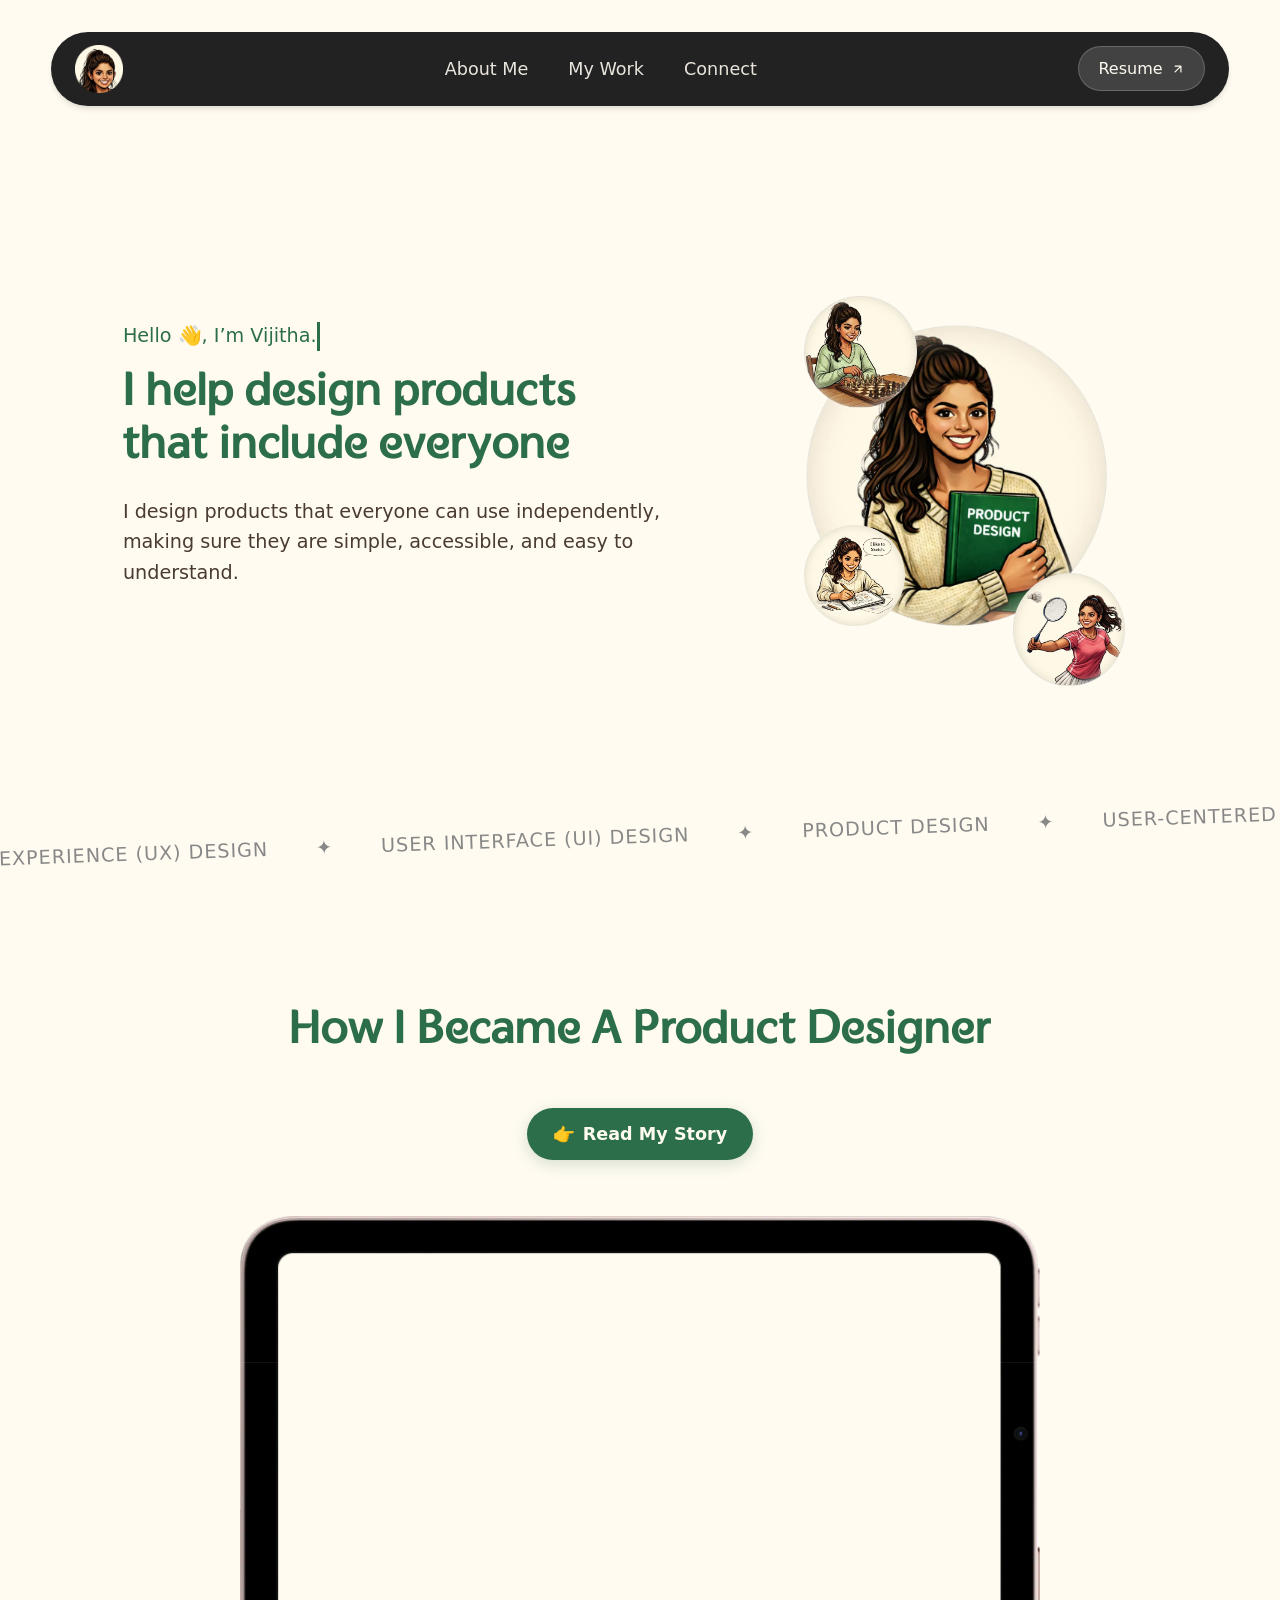
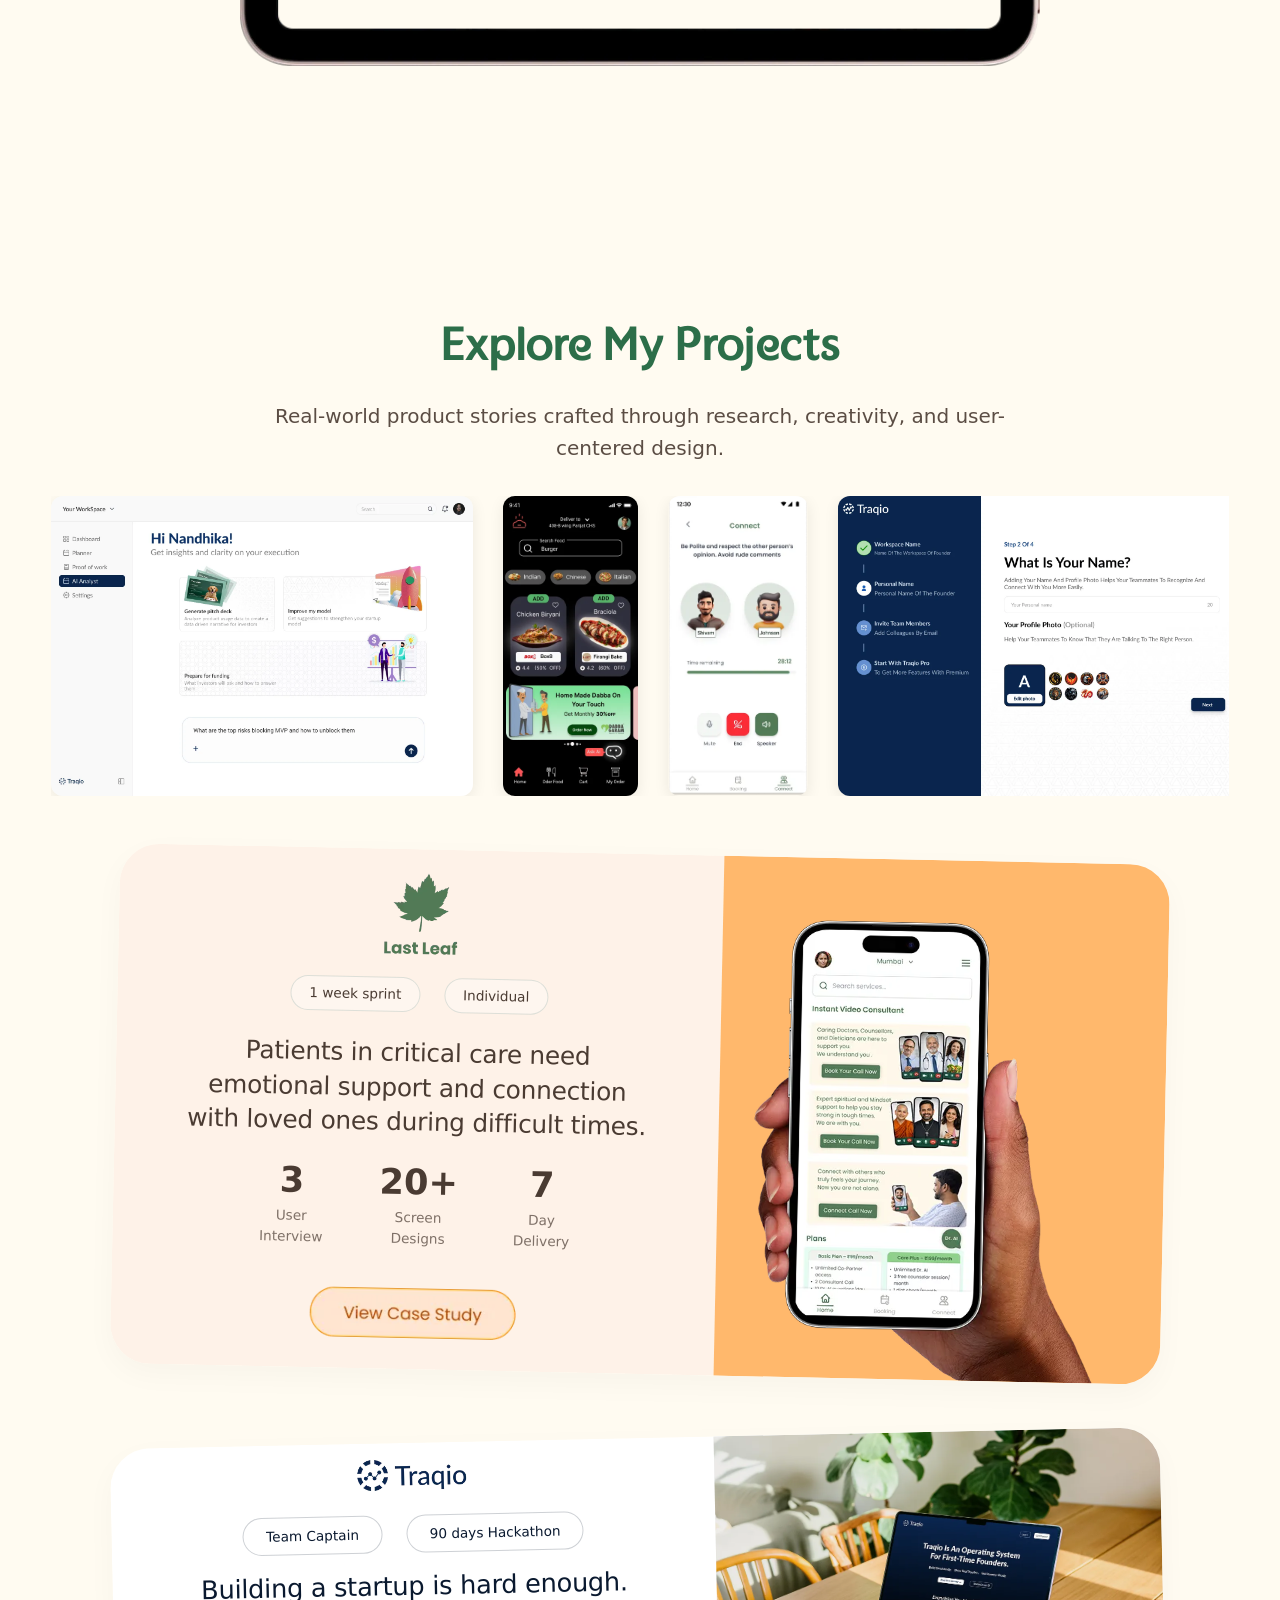
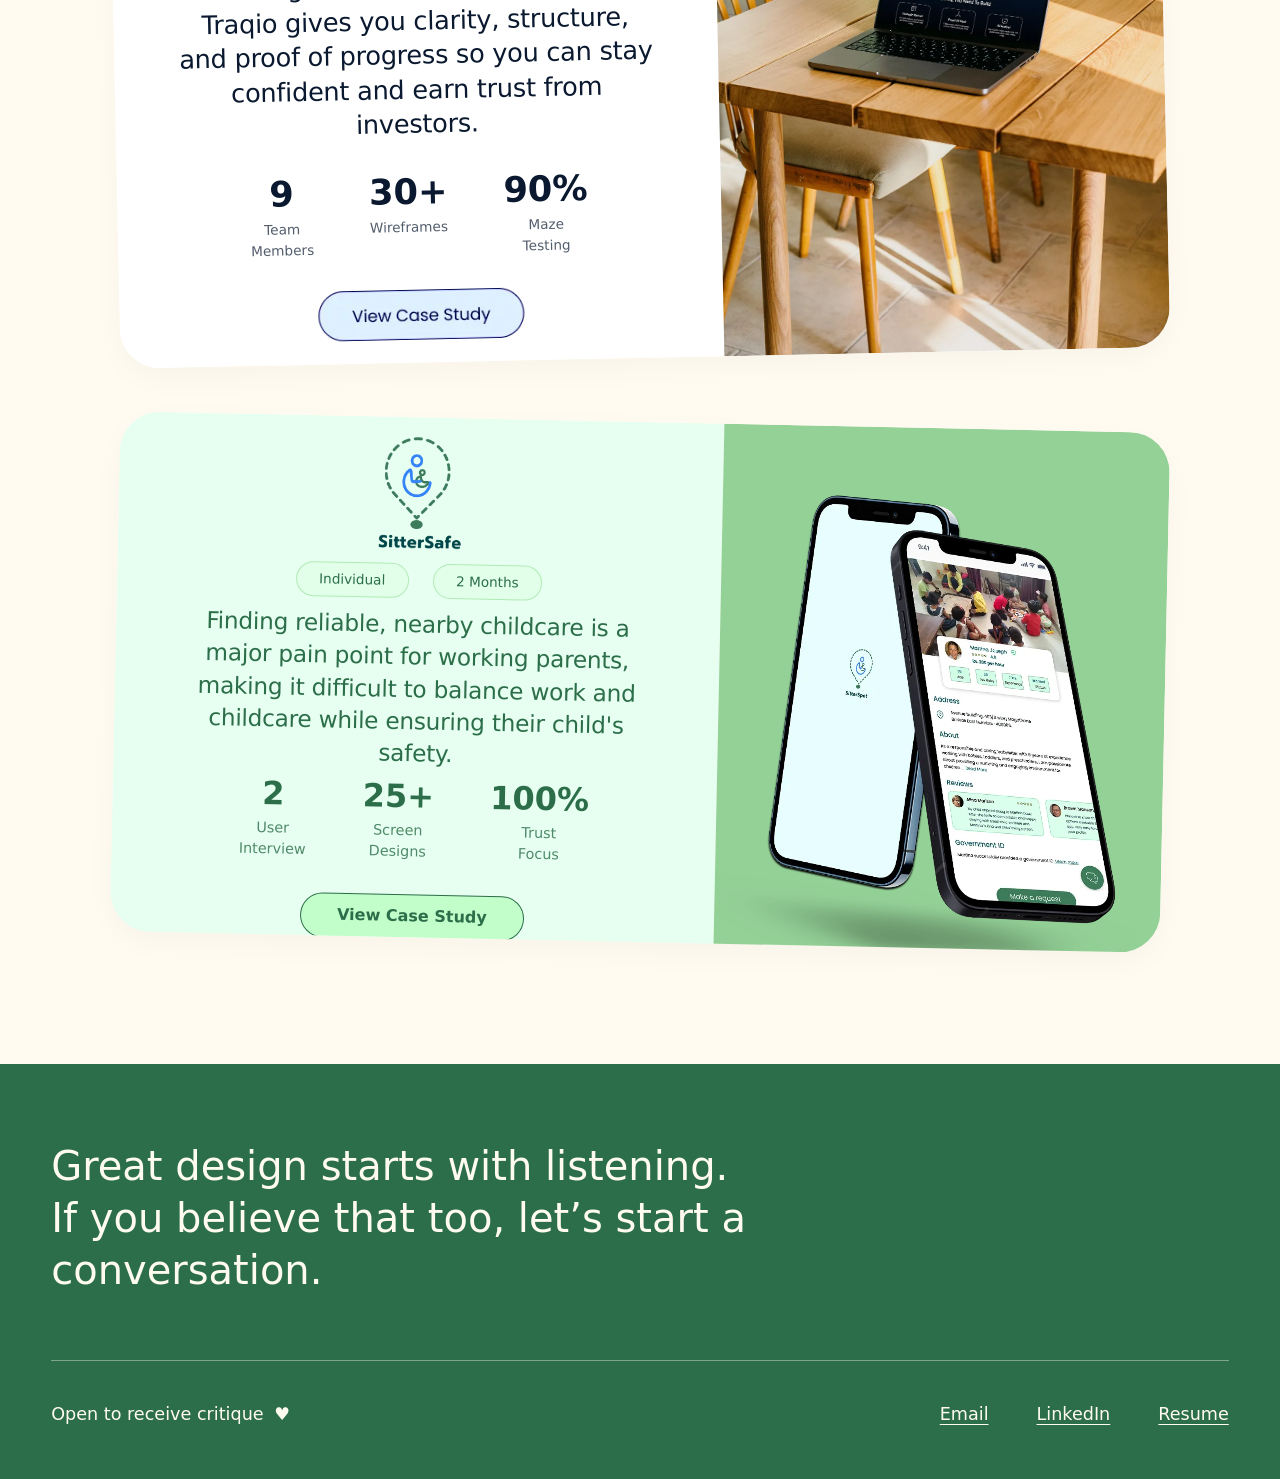
==== index.html @ e2757969 "Update In Flow section copy" ====
<!DOCTYPE html>
<html lang="en">

<head>
    <meta charset="UTF-8">
    <meta name="viewport" content="width=device-width, initial-scale=1.0">
    <title>Vijitha Rajan | UI/UX & Product Designer Portfolio</title>
    <link rel="stylesheet" href="style.css?v=34.0">
    <link rel="icon" type="image/png" href="assets vijitha/favicon.webp">
</head>

<body>
    <header>
        <div class="nav-container">
            <div class="logo">
                <img src="assets vijitha/logo face .webp" alt="Vijitha Logo" class="logo-img">
            </div>
            <nav class="nav-links">
                <button class="mobile-menu-toggle" aria-label="Toggle Menu">
                    <span class="hamburger"></span>
                </button>
                <ul class="nav-list">
                    <li><a href="javascript:void(0)" onclick="startStoryAnimation(event)">About Me</a></li>
                    <li><a href="#work">My Work</a></li>
                    <li><a href="#connect">Connect</a></li>
                </ul>
            </nav>
            <div class="nav-actions">
                <a href="assets vijitha/Resume 1.pdf" target="_blank" class="btn-resume">
                    <span class="resume-text">Resume</span>
                    <svg width="14" height="14" viewBox="0 0 24 24" fill="none" stroke="currentColor" stroke-width="2"
                        stroke-linecap="round" stroke-linejoin="round">
                        <path d="M7 17l9.2-9.2M17 17V7H7" />
                    </svg>
                </a>
            </div>
        </div>
    </header>

    <main>
        <section class="hero">
            <div class="hero-content">
                <p class="kicker"><span class="typing-text">Hello 👋, I’m Vijitha.</span></p>
                <h1>I help design products<br><strong>that include everyone</strong></h1>

                <p class="subheading">I design products that everyone can use independently, making sure they are simple, accessible, and easy to understand.</p>


            </div>
            <div class="hero-image-container">
                <div class="hero-composition">
                    <img src="assets vijitha/book_updated.webp" alt="Vijitha holding a book" class="hero-img-main">
                    <img src="assets vijitha/Chess.webp" alt="Vijitha playing chess"
                        class="hero-img-chess floating-medium">
                    <img src="assets vijitha/sketch .webp" alt="Vijitha sketching" class="hero-img-pet floating-fast">
                    <img src="assets vijitha/Badminton.webp" alt="Vijitha playing badminton"
                        class="hero-img-badminton floating-medium">
                </div>
            </div>

            <div class="marquee-container">
                <div class="marquee-content">
                    <span>User Experience (UX) Design</span> <span class="separator">✦</span>
                    <span>User Interface (UI) Design</span> <span class="separator">✦</span>
                    <span>Product Design</span> <span class="separator">✦</span>
                    <span>User-Centered Design</span> <span class="separator">✦</span>
                    <span>Human-Centered Design</span> <span class="separator">✦</span>
                    <span>Interaction Design</span> <span class="separator">✦</span>
                    <span>Experience Design</span> <span class="separator">✦</span>
                    <span>Service Design</span> <span class="separator">✦</span>
                    <span>Design Thinking</span> <span class="separator">✦</span>
                    <span>Problem Definition</span> <span class="separator">✦</span>
                    <span>Product Discovery</span> <span class="separator">✦</span>
                    <span>User Journey Design</span> <span class="separator">✦</span>
                    <span>Information Architecture</span> <span class="separator">✦</span>
                    <span>User Flow Design</span> <span class="separator">✦</span>
                    <span>Task Flow Design</span> <span class="separator">✦</span>
                    <span>Wireframing</span> <span class="separator">✦</span>
                    <span>Prototyping</span> <span class="separator">✦</span>
                    <span>High-Fidelity Design</span> <span class="separator">✦</span>
                    <span>Low-Fidelity Wireframes</span> <span class="separator">✦</span>
                    <span>Design Systems</span> <span class="separator">✦</span>
                    <span>Component Libraries</span> <span class="separator">✦</span>
                    <span>Visual Design</span> <span class="separator">✦</span>
                    <span>Interface Design</span> <span class="separator">✦</span>
                    <span>Responsive Design</span> <span class="separator">✦</span>
                    <span>Mobile UX</span> <span class="separator">✦</span>
                    <span>Web UX</span> <span class="separator">✦</span>
                    <span>User Research</span> <span class="separator">✦</span>
                    <span>Qualitative Research</span> <span class="separator">✦</span>
                    <span>Quantitative Research</span> <span class="separator">✦</span>
                    <span>User Interviews</span> <span class="separator">✦</span>
                    <span>Stakeholder Interviews</span> <span class="separator">✦</span>
                    <span>Usability Testing</span> <span class="separator">✦</span>
                    <span>Heuristic Evaluation</span> <span class="separator">✦</span>
                    <span>Usability Evaluation</span> <span class="separator">✦</span>
                    <span>Survey Research</span> <span class="separator">✦</span>
                    <span>Contextual Inquiry</span> <span class="separator">✦</span>
                    <span>Diary Studies</span> <span class="separator">✦</span>
                    <span>Field Research</span> <span class="separator">✦</span>
                    <span>Research Synthesis</span> <span class="separator">✦</span>
                    <span>Insight Generation</span> <span class="separator">✦</span>
                    <span>Persona Development</span> <span class="separator">✦</span>
                    <span>Empathy Mapping</span> <span class="separator">✦</span>
                    <span>Journey Mapping</span> <span class="separator">✦</span>
                    <span>Pain Point Analysis</span> <span class="separator">✦</span>
                    <span>User Behavior Analysis</span> <span class="separator">✦</span>
                    <span>Micro-interactions</span> <span class="separator">✦</span>
                    <span>Motion Design</span> <span class="separator">✦</span>
                    <span>Navigation Design</span> <span class="separator">✦</span>
                    <span>Workflow Design</span> <span class="separator">✦</span>
                    <span>Dashboard Design</span> <span class="separator">✦</span>
                    <span>Data Visualization</span> <span class="separator">✦</span>
                    <span>Accessibility Design</span> <span class="separator">✦</span>
                    <span>Inclusive Design</span> <span class="separator">✦</span>
                    <span>Cross-platform Design</span> <span class="separator">✦</span>
                    <span>Mobile-first Design</span> <span class="separator">✦</span>
                    <span>Design Consistency</span> <span class="separator">✦</span>
                    <span>UI Patterns</span> <span class="separator">✦</span>
                    <span>Design Tokens</span> <span class="separator">✦</span>
                    <span>Cross-functional Collaboration</span> <span class="separator">✦</span>
                    <span>Design Handoff</span> <span class="separator">✦</span>
                    <span>Developer Collaboration</span> <span class="separator">✦</span>
                    <span>Agile Methodology</span> <span class="separator">✦</span>
                    <span>Scrum</span> <span class="separator">✦</span>
                    <span>Product Management Collaboration</span> <span class="separator">✦</span>
                    <span>SDLC</span> <span class="separator">✦</span>
                    <span>Design Documentation</span> <span class="separator">✦</span>
                    <span>Design Specifications</span> <span class="separator">✦</span>
                    <span>HTML</span> <span class="separator">✦</span>
                    <span>CSS</span> <span class="separator">✦</span>
                    <span>Bootstrap</span> <span class="separator">✦</span>
                    <span>Responsive Layouts</span> <span class="separator">✦</span>
                    <span>Implementation Awareness</span> <span class="separator">✦</span>
                    <span>Cross-Browser Compatibility</span> <span class="separator">✦</span>
                    <span>Accessibility Standards (WCAG)</span> <span class="separator">✦</span>
                    <span>Figma</span> <span class="separator">✦</span>
                    <span>Adobe Illustrator</span> <span class="separator">✦</span>
                    <span>Adobe Photoshop</span> <span class="separator">✦</span>
                    <span>Maze (Usability Testing)</span> <span class="separator">✦</span>
                    <span>FigJam</span> <span class="separator">✦</span>
                    <span>Miro</span> <span class="separator">✦</span>
                    <span>AI-assisted Design</span> <span class="separator">✦</span>
                    <span>Generative AI Tools</span> <span class="separator">✦</span>
                    <span>Prompt Engineering</span> <span class="separator">✦</span>
                    <span>AI-driven Prototyping</span> <span class="separator">✦</span>
                    <span>Rapid UI Prototyping</span> <span class="separator">✦</span>
                    <span>Usability Principles</span> <span class="separator">✦</span>
                    <span>Visual Hierarchy</span> <span class="separator">✦</span>
                    <span>Typography</span> <span class="separator">✦</span>
                    <span>Color Theory</span> <span class="separator">✦</span>
                    <span>Interaction Patterns</span> <span class="separator">✦</span>
                    <span>Cognitive Load Reduction</span> <span class="separator">✦</span>
                    <span>Clear Communication</span> <span class="separator">✦</span>
                    <span>Analytical Thinking</span> <span class="separator">✦</span>
                    <span>Problem Solving</span> <span class="separator">✦</span>
                    <span>Empathy</span> <span class="separator">✦</span>
                    <span>Active Listening</span> <span class="separator">✦</span>
                    <span>Adaptability</span> <span class="separator">✦</span>
                    <span>Time Management</span> <span class="separator">✦</span>
                    <span>Accountability</span> <span class="separator">✦</span>
                </div>
                <!-- Duplicate for seamless loop -->
                <div class="marquee-content" aria-hidden="true">
                    <span>User Experience (UX) Design</span> <span class="separator">✦</span>
                    <span>User Interface (UI) Design</span> <span class="separator">✦</span>
                    <span>Product Design</span> <span class="separator">✦</span>
                    <span>User-Centered Design</span> <span class="separator">✦</span>
                    <span>Human-Centered Design</span> <span class="separator">✦</span>
                    <span>Interaction Design</span> <span class="separator">✦</span>
                    <span>Experience Design</span> <span class="separator">✦</span>
                    <span>Service Design</span> <span class="separator">✦</span>
                    <span>Design Thinking</span> <span class="separator">✦</span>
                    <span>Problem Definition</span> <span class="separator">✦</span>
                    <span>Product Discovery</span> <span class="separator">✦</span>
                    <span>User Journey Design</span> <span class="separator">✦</span>
                    <span>Information Architecture</span> <span class="separator">✦</span>
                    <span>User Flow Design</span> <span class="separator">✦</span>
                    <span>Task Flow Design</span> <span class="separator">✦</span>
                    <span>Wireframing</span> <span class="separator">✦</span>
                    <span>Prototyping</span> <span class="separator">✦</span>
                    <span>High-Fidelity Design</span> <span class="separator">✦</span>
                    <span>Low-Fidelity Wireframes</span> <span class="separator">✦</span>
                    <span>Design Systems</span> <span class="separator">✦</span>
                    <span>Component Libraries</span> <span class="separator">✦</span>
                    <span>Visual Design</span> <span class="separator">✦</span>
                    <span>Interface Design</span> <span class="separator">✦</span>
                    <span>Responsive Design</span> <span class="separator">✦</span>
                    <span>Mobile UX</span> <span class="separator">✦</span>
                    <span>Web UX</span> <span class="separator">✦</span>
                    <span>User Research</span> <span class="separator">✦</span>
                    <span>Qualitative Research</span> <span class="separator">✦</span>
                    <span>Quantitative Research</span> <span class="separator">✦</span>
                    <span>User Interviews</span> <span class="separator">✦</span>
                    <span>Stakeholder Interviews</span> <span class="separator">✦</span>
                    <span>Usability Testing</span> <span class="separator">✦</span>
                    <span>Heuristic Evaluation</span> <span class="separator">✦</span>
                    <span>Usability Evaluation</span> <span class="separator">✦</span>
                    <span>Survey Research</span> <span class="separator">✦</span>
                    <span>Contextual Inquiry</span> <span class="separator">✦</span>
                    <span>Diary Studies</span> <span class="separator">✦</span>
                    <span>Field Research</span> <span class="separator">✦</span>
                    <span>Research Synthesis</span> <span class="separator">✦</span>
                    <span>Insight Generation</span> <span class="separator">✦</span>
                    <span>Persona Development</span> <span class="separator">✦</span>
                    <span>Empathy Mapping</span> <span class="separator">✦</span>
                    <span>Journey Mapping</span> <span class="separator">✦</span>
                    <span>Pain Point Analysis</span> <span class="separator">✦</span>
                    <span>User Behavior Analysis</span> <span class="separator">✦</span>
                    <span>Micro-interactions</span> <span class="separator">✦</span>
                    <span>Motion Design</span> <span class="separator">✦</span>
                    <span>Navigation Design</span> <span class="separator">✦</span>
                    <span>Workflow Design</span> <span class="separator">✦</span>
                    <span>Dashboard Design</span> <span class="separator">✦</span>
                    <span>Data Visualization</span> <span class="separator">✦</span>
                    <span>Accessibility Design</span> <span class="separator">✦</span>
                    <span>Inclusive Design</span> <span class="separator">✦</span>
                    <span>Cross-platform Design</span> <span class="separator">✦</span>
                    <span>Mobile-first Design</span> <span class="separator">✦</span>
                    <span>Design Consistency</span> <span class="separator">✦</span>
                    <span>UI Patterns</span> <span class="separator">✦</span>
                    <span>Design Tokens</span> <span class="separator">✦</span>
                    <span>Cross-functional Collaboration</span> <span class="separator">✦</span>
                    <span>Design Handoff</span> <span class="separator">✦</span>
                    <span>Developer Collaboration</span> <span class="separator">✦</span>
                    <span>Agile Methodology</span> <span class="separator">✦</span>
                    <span>Scrum</span> <span class="separator">✦</span>
                    <span>Product Management Collaboration</span> <span class="separator">✦</span>
                    <span>SDLC</span> <span class="separator">✦</span>
                    <span>Design Documentation</span> <span class="separator">✦</span>
                    <span>Design Specifications</span> <span class="separator">✦</span>
                    <span>HTML</span> <span class="separator">✦</span>
                    <span>CSS</span> <span class="separator">✦</span>
                    <span>Bootstrap</span> <span class="separator">✦</span>
                    <span>Responsive Layouts</span> <span class="separator">✦</span>
                    <span>Implementation Awareness</span> <span class="separator">✦</span>
                    <span>Cross-Browser Compatibility</span> <span class="separator">✦</span>
                    <span>Accessibility Standards (WCAG)</span> <span class="separator">✦</span>
                    <span>Figma</span> <span class="separator">✦</span>
                    <span>Adobe Illustrator</span> <span class="separator">✦</span>
                    <span>Adobe Photoshop</span> <span class="separator">✦</span>
                    <span>Maze (Usability Testing)</span> <span class="separator">✦</span>
                    <span>FigJam</span> <span class="separator">✦</span>
                    <span>Miro</span> <span class="separator">✦</span>
                    <span>AI-assisted Design</span> <span class="separator">✦</span>
                    <span>Generative AI Tools</span> <span class="separator">✦</span>
                    <span>Prompt Engineering</span> <span class="separator">✦</span>
                    <span>AI-driven Prototyping</span> <span class="separator">✦</span>
                    <span>Rapid UI Prototyping</span> <span class="separator">✦</span>
                    <span>Usability Principles</span> <span class="separator">✦</span>
                    <span>Visual Hierarchy</span> <span class="separator">✦</span>
                    <span>Typography</span> <span class="separator">✦</span>
                    <span>Color Theory</span> <span class="separator">✦</span>
                    <span>Interaction Patterns</span> <span class="separator">✦</span>
                    <span>Cognitive Load Reduction</span> <span class="separator">✦</span>
                    <span>Clear Communication</span> <span class="separator">✦</span>
                    <span>Analytical Thinking</span> <span class="separator">✦</span>
                    <span>Problem Solving</span> <span class="separator">✦</span>
                    <span>Empathy</span> <span class="separator">✦</span>
                    <span>Active Listening</span> <span class="separator">✦</span>
                    <span>Adaptability</span> <span class="separator">✦</span>
                    <span>Time Management</span> <span class="separator">✦</span>
                    <span>Accountability</span> <span class="separator">✦</span>
                </div>
            </div>
        </section>

        <section class="about-me" id="about">
            <h2>How I Became a Product Designer</h2>

            <div class="availability-tag-container">
                <a href="javascript:void(0)" class="btn-primary" onclick="startStoryAnimation(event)"><span
                        class="pointing-hand">👉</span> Read My Story</a>
            </div>

            <div class="tablet-container">
                <img src="assets vijitha/Tablet.webp" alt="Tablet Mockup" class="tablet-frame">
                <div class="video-wrapper" id="about-video-wrapper">
                    <iframe src="https://www.youtube.com/embed/duX4S58sUQ8" title="About Me" frameborder="0"
                        allow="accelerometer; autoplay; clipboard-write; encrypted-media; gyroscope; picture-in-picture"
                        allowfullscreen>
                    </iframe>
                </div>
            </div>
        </section>

        <section class="work-section" id="work">
            <h2>Explore My Projects</h2>
            <p class="section-subheading">Real-world product stories crafted through research, creativity, and
                user-centered design.</p>


            <!-- Case Study Screens Marquee -->
            <section class="marquee-images-section">
                <div class="marquee-images-container">
                    <div class="marquee-images-track">
                        <img src="assets vijitha/Marquee/1.webp" alt="Screen 1">
                        <img src="assets vijitha/Marquee/2.webp" alt="Screen 2">
                        <img src="assets vijitha/Marquee/3.webp" alt="Screen 3">
                        <img src="assets vijitha/Marquee/4.webp" alt="Screen 4">
                        <img src="assets vijitha/Marquee/5.webp" alt="Screen 5">
                        <img src="assets vijitha/Marquee/6.webp" alt="Screen 6">
                        <img src="assets vijitha/Marquee/7.webp" alt="Screen 7">
                        <img src="assets vijitha/Marquee/8.webp" alt="Screen 8">
                        <img src="assets vijitha/Marquee/9.webp" alt="Screen 9">
                        <img src="assets vijitha/Marquee/10.webp" alt="Screen 10">
                        <img src="assets vijitha/Marquee/11.webp" alt="Screen 11">
                        <img src="assets vijitha/Marquee/12.webp" alt="Screen 12">
                    </div>
                    <!-- Duplicate for seamless loop -->
                    <div class="marquee-images-track" aria-hidden="true">
                        <img src="assets vijitha/Marquee/1.webp" alt="Screen 1">
                        <img src="assets vijitha/Marquee/2.webp" alt="Screen 2">
                        <img src="assets vijitha/Marquee/3.webp" alt="Screen 3">
                        <img src="assets vijitha/Marquee/4.webp" alt="Screen 4">
                        <img src="assets vijitha/Marquee/5.webp" alt="Screen 5">
                        <img src="assets vijitha/Marquee/6.webp" alt="Screen 6">
                        <img src="assets vijitha/Marquee/7.webp" alt="Screen 7">
                        <img src="assets vijitha/Marquee/8.webp" alt="Screen 8">
                        <img src="assets vijitha/Marquee/9.webp" alt="Screen 9">
                        <img src="assets vijitha/Marquee/10.webp" alt="Screen 10">
                        <img src="assets vijitha/Marquee/11.webp" alt="Screen 11">
                        <img src="assets vijitha/Marquee/12.webp" alt="Screen 12">
                    </div>
                </div>
            </section>

            <div class="projects-container">
                <div class="project-card">
                    <div class="project-content">
                        <div class="project-logo-container">
                            <img src="assets vijitha/1st logo.webp" alt="Last Leaf Logo" class="project-logo-img">
                        </div>

                        <div class="project-tags">
                            <span class="project-tag">1 week sprint</span>
                            <span class="project-tag">Individual</span>
                        </div>

                        <p class="project-tagline">
                            Patients in critical care need emotional support and connection with loved ones during
                            difficult times.
                        </p>

                        <div class="project-stats">
                            <div class="stat-item">
                                <span class="stat-number">3</span>
                                <span class="stat-label">User Interview</span>
                            </div>
                            <div class="stat-item">
                                <span class="stat-number">20+</span>
                                <span class="stat-label">Screen Designs</span>
                            </div>
                            <div class="stat-item">
                                <span class="stat-number">7</span>
                                <span class="stat-label">Day Delivery</span>
                            </div>
                        </div>

                        <div class="project-cta-wrapper">
                            <a href="javascript:void(0)" class="btn-view-case-study"
                                onclick="openFullscreen('lastleaf')">
                                <img src="assets vijitha/CTA.webp" alt="View Case Study">
                            </a>
                        </div>
                    </div>
                    <div class="project-preview">
                        <img src="assets vijitha/image.webp" alt="Last Leaf App Preview" class="preview-img">
                    </div>
                </div>

                <!-- Second Case Study: Traqio -->
                <div class="project-card traqio">
                    <div class="project-content">
                        <div class="project-logo-container">
                            <img src="assets vijitha/2 LOGO .webp" alt="Traqio Logo" class="project-logo-img">
                        </div>

                        <div class="project-tags">
                            <span class="project-tag">Team Captain</span>
                            <span class="project-tag">90 days Hackathon</span>
                        </div>

                        <p class="project-tagline">
                            Building a startup is hard enough. Traqio gives you clarity, structure, and proof of
                            progress so you can stay confident and earn trust from investors.
                        </p>

                        <div class="project-stats">
                            <div class="stat-item">
                                <span class="stat-number">9</span>
                                <span class="stat-label">Team Members</span>
                            </div>
                            <div class="stat-item">
                                <span class="stat-number">30+</span>
                                <span class="stat-label">Wireframes</span>
                            </div>
                            <div class="stat-item">
                                <span class="stat-number">90%</span>
                                <span class="stat-label">Maze Testing</span>
                            </div>
                        </div>

                        <div class="project-cta-wrapper">
                            <a href="javascript:void(0)" class="btn-view-case-study" onclick="openFullscreen('traqio')">
                                <img src="assets vijitha/2 CTA .webp" alt="View Case Study">
                            </a>
                        </div>
                    </div>
                    <div class="project-preview">
                        <img src="assets vijitha/2 . image ..webp" alt="Traqio App Preview" class="preview-img">
                    </div>
                </div>

                <!-- Third Case Study: SitterSafe -->
                <div class="project-card sittersafe">
                    <div class="project-content">
                        <div class="project-logo-container">
                            <img src="assets vijitha/3rd Case Study/Logo.webp" alt="SitterSafe Logo"
                                class="project-logo-img">
                        </div>

                        <div class="project-tags">
                            <span class="project-tag">Individual</span>
                            <span class="project-tag">2 Months</span>
                        </div>

                        <p class="project-tagline">
                            Finding reliable, nearby childcare is a major pain point for working parents, making it
                            difficult to balance work and childcare while ensuring their child's safety.
                        </p>

                        <div class="project-stats">
                            <div class="stat-item">
                                <span class="stat-number">2</span>
                                <span class="stat-label">User Interview</span>
                            </div>
                            <div class="stat-item">
                                <span class="stat-number">25+</span>
                                <span class="stat-label">Screen Designs</span>
                            </div>
                            <div class="stat-item">
                                <span class="stat-number">100%</span>
                                <span class="stat-label">Trust Focus</span>
                            </div>
                        </div>

                        <div class="project-cta-wrapper">
                            <a href="javascript:void(0)" class="btn-view-case-study sittersafe-cta"
                                onclick="openFullscreen('sittersafe')">
                                View Case Study
                            </a>
                        </div>
                    </div>
                    <div class="project-preview">
                        <img src="assets vijitha/3rd Case Study/Image 1.webp" alt="SitterSafe App Preview"
                            class="preview-img">
                    </div>
                </div>
            </div>



    </main>

    <footer id="connect" class="site-footer">
        <div class="footer-container">
            <div class="footer-cta">
                <h2>Great design starts with listening.<br>If you believe that too, let’s start a conversation.</h2>
            </div>

            <hr class="footer-divider">

            <div class="footer-bottom">
                <div class="footer-tagline">
                    Open to receive critique <span class="heart">♥</span>
                </div>
                <div class="footer-links">
                    <a href="mailto:vijitharajan2024@gmail.com" class="footer-link">Email</a>
                    <a href="https://www.linkedin.com/in/vijitha-rajan/" target="_blank"
                        class="footer-link">LinkedIn</a>
                    <a href="assets vijitha/Resume 1.pdf" target="_blank" class="footer-link">Resume</a>
                </div>
            </div>
        </div>
    </footer>
    <div id="fullscreen-overlay" class="fullscreen-overlay">
        <div class="progress-bar-container">
            <div id="progress-bar" class="progress-bar"></div>
        </div>
        <span class="close-overlay" onclick="closeFullscreen()">&times;</span>
        <div class="overlay-img-container">
            <img id="fullscreen-img" src="assets vijitha/Slide 1.webp" alt="Full Screen Presentation"
                class="fullscreen-img">

            <!-- Comparison Slider (Initially Hidden) -->
            <div id="comparison-slider" class="comparison-slider" style="display: none;">
                <div class="comparison-img comparison-before">
                    <img src="assets vijitha/Slide 1.13.webp" alt="Mid-Fidelity">
                </div>
                <div class="comparison-img comparison-after">
                    <img src="assets vijitha/Slide 1.14.webp" alt="High-Fidelity">
                </div>
                <div class="slider-handle">
                    <div class="handle-circle">
                        <svg viewBox="0 0 24 24" fill="none" stroke="currentColor" stroke-width="3">
                            <polyline points="15 18 9 12 15 6"></polyline>
                        </svg>
                        <svg viewBox="0 0 24 24" fill="none" stroke="currentColor" stroke-width="3">
                            <polyline points="9 18 15 12 9 6"></polyline>
                        </svg>
                        <span class="drag-hint">Drag Me</span>
                    </div>
                </div>
            </div>

            <button class="nav-arrow next-arrow" onclick="changeSlide(1)">
                <svg viewBox="0 0 24 24" fill="none" stroke="currentColor" stroke-width="2.5">
                    <polyline points="9 18 15 12 9 6"></polyline>
                </svg>
            </button>
            <button class="nav-arrow prev-arrow" onclick="changeSlide(-1)" style="display: none;">
                <svg viewBox="0 0 24 24" fill="none" stroke="currentColor" stroke-width="2.5">
                    <polyline points="15 18 9 12 15 6"></polyline>
                </svg>
            </button>
            <!-- HTML Slide Container -->
            <div id="html-slide-container" class="html-slide-container" style="display: none;"></div>
        </div>
    </div>

    <script>
        let currentSlide = 1;
        let currentProject = 'lastleaf';
        const projectSlides = {
            'lastleaf': [
                { type: "youtube", id: "g8fBq0fZld8" },
                "assets vijitha/Slide 1.webp",
                "assets vijitha/slide 1.2.webp",
                "assets vijitha/slide 1.3.webp",
                "assets vijitha/Slide 1.4.webp",
                "assets vijitha/slide 5 .webp",
                "assets vijitha/Slide 1.6.webp",
                "assets vijitha/Slide 1.7.webp",
                "assets vijitha/Slide 1.8.webp",
                "assets vijitha/Slide 1.9.webp",
                "assets vijitha/Slide 1.10.webp",
                "assets vijitha/Slide 1.11.webp",
                "assets vijitha/Slide 1.12 .webp",
                { type: "interactive", before: "assets vijitha/Slide 1.13.webp", after: "assets vijitha/Slide 1.14.webp" },
                { type: "interactive", before: "assets vijitha/Slide 1.15.webp", after: "assets vijitha/Slide 1.16.webp" },
                { type: "interactive", before: "assets vijitha/Slide 1.17.webp", after: "assets vijitha/Slide 1.18.webp" },
                { type: "interactive", before: "assets vijitha/Slide 1.19.webp", after: "assets vijitha/Slide 1.20.webp" }
            ],
            'traqio': [
                { type: "youtube", id: "cb_CM6KZyLs" },
                { type: "youtube", id: "gab7vjI3FbE" },
                "assets vijitha/2nd case study/Slide 1 .webp",
                "assets vijitha/2nd case study/Slide 2 .webp",
                "assets vijitha/2nd case study/Slide 3 .webp",
                "assets vijitha/2nd case study/Slide 4 .webp",
                "assets vijitha/2nd case study/Slide 5 .webp",
                "assets vijitha/2nd case study/Slide 6 .webp",
                "assets vijitha/2nd case study/Slide 7 .webp",
                "assets vijitha/2nd case study/Slide 8 .webp",
                "assets vijitha/2nd case study/slide 9 .webp",
                "assets vijitha/2nd case study/Slide 10.webp",
                "assets vijitha/2nd case study/Slide 11.webp",
                "assets vijitha/2nd case study/Slide 12 .webp",
                { type: "interactive", before: "assets vijitha/2nd case study/Slide 13.webp", after: "assets vijitha/2nd case study/Slide 13.1.webp" },
                { type: "interactive", before: "assets vijitha/2nd case study/Slide 14 .webp", after: "assets vijitha/2nd case study/Slide 14.1 .webp" },
                { type: "interactive", before: "assets vijitha/2nd case study/Slide 15  (2).webp", after: "assets vijitha/2nd case study/Slide 15  (1).webp" },
                { type: "interactive", before: "assets vijitha/2nd case study/Slide 16 (2).webp", after: "assets vijitha/2nd case study/Slide 16 (1).webp" },
                { type: "interactive", before: "assets vijitha/2nd case study/Slide 17 (2).webp", after: "assets vijitha/2nd case study/Slide 17 (1).webp" },
                { type: "interactive", before: "assets vijitha/2nd case study/Slide 18 .webp", after: "assets vijitha/2nd case study/Slide 18 (2) .webp" },
                { type: "interactive", before: "assets vijitha/2nd case study/Slide 19  (2).webp", after: "assets vijitha/2nd case study/Slide 19  (1).webp" },
                { type: "interactive", before: "assets vijitha/2nd case study/slide 20  (1).webp", after: "assets vijitha/2nd case study/slide 20  (2).webp" },
                { type: "interactive", before: "assets vijitha/2nd case study/Slide 21 (1).webp", after: "assets vijitha/2nd case study/Slide 21 (2).webp" },
                { type: "interactive", before: "assets vijitha/2nd case study/Slide 22 (1).webp", after: "assets vijitha/2nd case study/Slide 22 (2).webp" },
                { type: "interactive", before: "assets vijitha/2nd case study/Slide 23 (1).webp", after: "assets vijitha/2nd case study/Slide 23 (2).webp" },
                { type: "interactive", before: "assets vijitha/2nd case study/Slide 24  (1).webp", after: "assets vijitha/2nd case study/Slide 24  (2).webp" },
                "assets vijitha/2nd case study/Slide 25  .webp",
                {
                    type: "video-overlay",
                    bg: "assets vijitha/2nd case study/Slide 26 .webp",
                    video: "assets vijitha/2nd case study/video .mp4"
                }
            ],
            'sittersafe': [
                { type: "youtube", id: "fx3ThtZSTow" },
                "assets vijitha/3rd Case Study/Sitter safe .png"
            ]
        };

        function openFullscreen(projectId = 'lastleaf') {
            currentProject = projectId;
            currentSlide = 1;
            updateSlide();
            const overlay = document.getElementById("fullscreen-overlay");
            overlay.style.display = "flex";
            overlay.scrollTop = 0; // Reset scroll position
            document.body.style.overflow = "hidden";
        }

        // Add scroll listener for progress bar sync in presentation format
        document.getElementById("fullscreen-overlay").addEventListener("scroll", function () {
            const slides = projectSlides[currentProject];
            if (slides.length === 1) { // Presentation mode
                const progressBar = document.getElementById("progress-bar");
                const totalScroll = this.scrollHeight - this.clientHeight;
                if (totalScroll > 0) {
                    const progress = (this.scrollTop / totalScroll) * 100;
                    progressBar.style.width = progress + "%";
                }
            }
        });

        function closeFullscreen() {
            document.getElementById("fullscreen-overlay").style.display = "none";
            document.body.style.overflow = "auto";

            // Reset progress bar on close
            document.getElementById("progress-bar").style.width = "0%";

            // Stop any playing video by clearing the container
            const htmlContainer = document.getElementById("html-slide-container");
            if (htmlContainer) {
                htmlContainer.innerHTML = "";
            }
        }

        function changeSlide(direction) {
            const slides = projectSlides[currentProject];
            currentSlide += direction;
            if (currentSlide < 1) currentSlide = 1;
            if (currentSlide > slides.length) currentSlide = slides.length;
            updateSlide();
        }

        function updateSlide() {
            console.log("Updating slide to:", currentSlide, "Project:", currentProject);
            const img = document.getElementById("fullscreen-img");
            const slider = document.getElementById("comparison-slider");
            const htmlContainer = document.getElementById("html-slide-container");
            const slides = projectSlides[currentProject];
            const slide = slides[currentSlide - 1];

            const isInteractive = typeof slide === "object" && slide.type === "interactive";
            const isHtml = typeof slide === "object" && slide.type === "html";
            const isVideo = typeof slide === "object" && slide.type === "video";
            const isYoutube = typeof slide === "object" && slide.type === "youtube";
            const isVideoOverlay = typeof slide === "object" && slide.type === "video-overlay";

            if (isInteractive) {
                console.log("Showing interactive slider");
                img.style.display = "none";
                htmlContainer.style.display = "none";
                slider.style.display = "block";

                // Update slider images
                const beforeImg = slider.querySelector(".comparison-before img");
                const afterImg = slider.querySelector(".comparison-after img");
                if (beforeImg) beforeImg.src = slide.before;
                if (afterImg) afterImg.src = slide.after;

                // Reset hint for new interactive slide
                const hint = slider.querySelector(".drag-hint");
                if (hint) hint.classList.remove("hidden");

                initSlider();
            } else if (isHtml) {
                console.log("Showing HTML slide");
                img.style.display = "none";
                slider.style.display = "none";
                htmlContainer.style.display = "block";
                htmlContainer.innerHTML = slide.content;
            } else if (isVideo) {
                console.log("Showing video slide");
                img.style.display = "none";
                slider.style.display = "none";
                htmlContainer.style.display = "block";
                htmlContainer.innerHTML = `
                    <div class="video-slide-wrapper">
                        <video class="fullscreen-video" controls autoplay muted loop>
                            <source src="${slide.src}" type="video/mp4">
                            Your browser does not support the video tag.
                        </video>
                    </div>
                `;
            } else if (isYoutube) {
                console.log("Showing youtube slide");
                img.style.display = "none";
                slider.style.display = "none";
                htmlContainer.style.display = "block";
                htmlContainer.innerHTML = `
                    <div class="yt-embed-wrapper">
                        <iframe 
                            src="https://www.youtube.com/embed/${slide.id}"
                            title="Case Study Video"
                            frameborder="0"
                            allow="accelerometer; autoplay; clipboard-write; encrypted-media; gyroscope; picture-in-picture"
                            allowfullscreen>
                        </iframe>
                    </div>
                `;
            } else if (isVideoOverlay) {
                console.log("Showing video overlay slide");
                img.style.display = "none";
                slider.style.display = "none";
                htmlContainer.style.display = "block";
                htmlContainer.innerHTML = `
                    <div class="video-overlay-container">
                        <img src="${slide.bg}" class="overlay-bg" alt="">
                        <div class="video-frame-container">
                            <video class="overlay-video" controls autoplay muted loop>
                                <source src="${slide.video}" type="video/mp4">
                            </video>
                        </div>
                    </div>
                `;
            } else {
                console.log("Showing image:", slide);
                img.style.display = "block";
                slider.style.display = "none";
                htmlContainer.style.display = "none";
                img.src = slide;
            }

            const nextBtn = document.querySelector(".next-arrow");
            const prevBtn = document.querySelector(".prev-arrow");

            if (nextBtn) nextBtn.style.display = currentSlide === slides.length ? "none" : "flex";
            if (prevBtn) prevBtn.style.display = currentSlide === 1 ? "none" : "flex";

            // Update Progress Bar
            const progressBar = document.getElementById("progress-bar");
            if (progressBar) {
                if (slides.length > 1) {
                    const progress = (currentSlide / slides.length) * 100;
                    progressBar.style.width = progress + "%";
                } else {
                    // For presentation format (single long slide), start at 0%
                    progressBar.style.width = "0%";
                }
            }

            // --- Preload Next Slides ---
            for (let i = 1; i <= 2; i++) {
                if (currentSlide - 1 + i < slides.length) {
                    const nextSlide = slides[currentSlide - 1 + i];
                    if (typeof nextSlide === "string") {
                        new Image().src = nextSlide;
                    } else if (typeof nextSlide === "object" && nextSlide.type === "interactive") {
                        new Image().src = nextSlide.before;
                        new Image().src = nextSlide.after;
                    } else if (typeof nextSlide === "object" && nextSlide.type === "video-overlay") {
                        new Image().src = nextSlide.bg;
                    }
                }
            }
        }

        let sliderInitialized = false;
        function initSlider() {
            if (sliderInitialized) {
                // Just sync size if already initialized
                const slider = document.getElementById("comparison-slider");
                const afterImgTag = slider.querySelector(".comparison-after img");
                if (afterImgTag) {
                    const rect = slider.getBoundingClientRect();
                    afterImgTag.style.width = rect.width + "px";
                }
                return;
            }

            const slider = document.getElementById("comparison-slider");
            const afterImgTag = slider.querySelector(".comparison-after img");
            const afterImg = slider.querySelector(".comparison-after");
            const handleLine = slider.querySelector(".slider-handle");
            const handleCircle = slider.querySelector(".handle-circle");
            let isDragging = false;

            function syncSize() {
                const rect = slider.getBoundingClientRect();
                if (afterImgTag) {
                    afterImgTag.style.width = rect.width + "px";
                }
            }

            window.addEventListener('resize', syncSize);
            syncSize();

            function moveSlider(e) {
                if (!isDragging) return;

                let rect = slider.getBoundingClientRect();
                let x = (e.pageX || (e.touches ? e.touches[0].pageX : 0)) - rect.left;

                if (x < 0) x = 0;
                if (x > rect.width) x = rect.width;

                let position = (x / rect.width) * 100;
                afterImg.style.width = position + "%";
                handleLine.style.left = position + "%";
            }

            function startDragging(e) {
                isDragging = true;
                const hint = slider.querySelector(".drag-hint");
                if (hint) hint.classList.add("hidden");
                e.preventDefault();
            }

            function stopDragging() {
                isDragging = false;
            }

            handleCircle.addEventListener('mousedown', startDragging);
            handleCircle.addEventListener('touchstart', startDragging);

            window.addEventListener('mousemove', moveSlider);
            window.addEventListener('touchmove', moveSlider);

            window.addEventListener('mouseup', stopDragging);
            window.addEventListener('touchend', stopDragging);

            // Set initial position
            afterImg.style.width = "50%";
            handleLine.style.left = "50%";
            sliderInitialized = true;
        }

        document.getElementById("fullscreen-overlay").addEventListener('click', function (e) {
            if (e.target.id === "fullscreen-overlay") {
                closeFullscreen();
            }
        });

        document.addEventListener('keydown', function (event) {
            if (event.key === "Escape") {
                closeFullscreen();
            } else if (event.key === "ArrowRight") {
                changeSlide(1);
            } else if (event.key === "ArrowLeft") {
                changeSlide(-1);
            }
        });
        function startStoryAnimation(e) {
            if (e) e.preventDefault();
            const overlay = document.getElementById('paper-animation-overlay');
            if (!overlay) return;

            overlay.classList.add('active');

            // Directly reveal Story Content
            const storyContent = document.getElementById('story-content-wrapper');
            if (storyContent) {
                storyContent.classList.add('visible');
            }
        }

        function closeStory() {
            const overlay = document.getElementById('paper-animation-overlay');
            const storyContent = document.getElementById('story-content-wrapper');
            if (overlay) overlay.classList.add('fade-out');

            setTimeout(() => {
                if (overlay) overlay.classList.remove('active', 'fade-out');
                if (storyContent) storyContent.classList.remove('visible');
            }, 1000);
        }
        // Video Play Logic for About Me
        document.addEventListener('DOMContentLoaded', () => {
            const video = document.getElementById('about-video');
            const playBtn = document.getElementById('play-button');
            const wrapper = document.getElementById('about-video-wrapper');

            if (playBtn && video) {
                playBtn.addEventListener('click', () => {
                    video.play();
                    video.controls = true;
                    playBtn.classList.add('hidden');
                });

                // Show button again if video ends (if loop is false)
                video.addEventListener('ended', () => {
                    playBtn.classList.remove('hidden');
                    video.controls = false;
                });
            }
        });

        document.addEventListener('DOMContentLoaded', () => {
            const menuToggle = document.querySelector('.mobile-menu-toggle');
            const navList = document.querySelector('.nav-list');
            const navLinks = document.querySelectorAll('.nav-list a');

            if (menuToggle && navList) {
                menuToggle.addEventListener('click', (e) => {
                    e.stopPropagation();
                    menuToggle.classList.toggle('active');
                    navList.classList.toggle('active');
                });

                // Close menu when clicking a link
                navLinks.forEach(link => {
                    link.addEventListener('click', () => {
                        menuToggle.classList.remove('active');
                        navList.classList.remove('active');
                    });
                });

                // Close menu when clicking outside
                document.addEventListener('click', (e) => {
                    if (!navList.contains(e.target) && !menuToggle.contains(e.target)) {
                        menuToggle.classList.remove('active');
                        navList.classList.remove('active');
                    }
                });
            }
        });
    </script>
    <div id="paper-animation-overlay" class="paper-animation-overlay">
        <span class="close-story" onclick="closeStory()">&times;</span>
        <!-- Story Content Wrapper handles SCROLLING -->
        <div id="story-content-wrapper" class="story-content-wrapper">
            <div class="story-inner-content">
                <!-- Who Am I Section -->
                <section class="story-section who-am-i">
                    <div class="story-visuals">
                        <div class="pasted-image-container">
                            <div class="pasted-image-frame">
                                <img src="assets vijitha/MY STORY/who am i image.webp" alt="Vijitha">
                            </div>
                        </div>
                    </div>
                    <div class="story-text">
                        <h2>Who Am I?</h2>
                        <p>What makes users pause, hesitate, or leave without saying anything?</p>
                        <p>That is the problem I design for.</p>
                        <p>I am a designer who focuses on reducing confusion in products, helping users understand, decide, and act with clarity.</p>
                        <p>The approach is to simplify what already exists, remove what does not add value, and shape experiences that are easy to understand and build trust.</p>
                        <p>With a background in Political Science, my work is rooted in systems thinking, understanding behavior, decisions, and how people navigate complexity.</p>
                        <div class="story-actions">
                            <a href="https://www.linkedin.com/in/vijitha-rajan/" target="_blank"
                                class="connect-btn linkedin-btn">LinkedIn</a>
                            <a href="assets vijitha/Resume 1.pdf" target="_blank" class="connect-btn story-resume-btn">
                                Resume
                                <svg width="14" height="14" viewBox="0 0 24 24" fill="none" stroke="currentColor"
                                    stroke-width="2" stroke-linecap="round" stroke-linejoin="round">
                                    <path d="M7 17l9.2-9.2M17 17V7H7" />
                                </svg>
                            </a>
                        </div>
                    </div>
                </section>

                <!-- Awards Section (Continued from Who Am I) -->
                <section class="story-section awards-continuation">
                    <div class="story-text">
                        <h2>Awarded as Most Valuable Person of Hackathon</h2>
                        <div class="awards-composition">
                            <div class="award-item award-main">
                                <img src="assets vijitha/MY STORY/awrd 4.webp" alt="MVP Award">
                            </div>
                            <div class="award-item award-cert-white">
                                <img src="assets vijitha/MY STORY/awrd 3.webp" alt="Best Role Player Certificate">
                            </div>
                            <div class="award-item award-cert-black">
                                <img src="assets vijitha/MY STORY/awrd 2 .webp" alt="Creative Finisher Certificate">
                            </div>
                        </div>
                        <p>Led a 3-member team as Captain, strengthening my leadership,
                            communication, and team coordination skills.</p>
                    </div>
                </section>

                <section class="story-section in-flow">
                    <div class="story-visuals">
                        <div class="pasted-image-container">
                            <div class="pasted-image-frame">
                                <img src="assets vijitha/MY STORY/In flow 1.webp" alt="In Flow">
                            </div>
                        </div>
                    </div>
                    <div class="story-text">
                        <h2>If Not at Home, You’ll Find Me in Flow...</h2>
                        <p>When I’m not designing, I’m usually in flow, exploring, learning, and engaging in activities that help me see the world from different perspectives.</p>
                        <p>This curiosity shapes how I approach real problems, allowing me to think beyond the obvious and design solutions that are thoughtful, accessible, and human-centered.</p>
                    </div>
                </section>

                <!-- My Story Marquee Section -->
                <section class="story-marquee-section">
                    <div class="story-marquee-title">some of my sketches & favorite books...</div>
                    <div class="story-marquee-container">
                        <div class="story-marquee-track">
                            <img src="assets vijitha/MY STORY/image 1.webp" alt="Sketch/Book 1">
                            <img src="assets vijitha/MY STORY/image 2.webp" alt="Sketch/Book 2">
                            <img src="assets vijitha/MY STORY/image 3.webp" alt="Sketch/Book 3">
                            <img src="assets vijitha/MY STORY/image 4.webp" alt="Sketch/Book 4">
                            <img src="assets vijitha/MY STORY/image 5.webp" alt="Sketch/Book 5">
                            <img src="assets vijitha/MY STORY/image 6.webp" alt="Sketch/Book 6">
                            <img src="assets vijitha/MY STORY/image 7.webp" alt="Sketch/Book 7">
                            <img src="assets vijitha/MY STORY/image 8.webp" alt="Sketch/Book 8">
                            <img src="assets vijitha/MY STORY/image 9 .webp" alt="Sketch/Book 9">
                            <img src="assets vijitha/MY STORY/image 10.webp" alt="Sketch/Book 10">
                            <img src="assets vijitha/MY STORY/image 11.webp" alt="Sketch/Book 11">
                            <img src="assets vijitha/MY STORY/image 12.webp" alt="Sketch/Book 12">
                        </div>
                        <div class="story-marquee-track" aria-hidden="true">
                            <img src="assets vijitha/MY STORY/image 1.webp" alt="Sketch/Book 1">
                            <img src="assets vijitha/MY STORY/image 2.webp" alt="Sketch/Book 2">
                            <img src="assets vijitha/MY STORY/image 3.webp" alt="Sketch/Book 3">
                            <img src="assets vijitha/MY STORY/image 4.webp" alt="Sketch/Book 4">
                            <img src="assets vijitha/MY STORY/image 5.webp" alt="Sketch/Book 5">
                            <img src="assets vijitha/MY STORY/image 6.webp" alt="Sketch/Book 6">
                            <img src="assets vijitha/MY STORY/image 7.webp" alt="Sketch/Book 7">
                            <img src="assets vijitha/MY STORY/image 8.webp" alt="Sketch/Book 8">
                            <img src="assets vijitha/MY STORY/image 9 .webp" alt="Sketch/Book 9">
                            <img src="assets vijitha/MY STORY/image 10.webp" alt="Sketch/Book 10">
                            <img src="assets vijitha/MY STORY/image 11.webp" alt="Sketch/Book 11">
                            <img src="assets vijitha/MY STORY/image 12.webp" alt="Sketch/Book 12">
                        </div>
                    </div>
                </section>

                <!-- My Story Communities Section -->
                <section class="story-communities-section">
                    <h2 class="communities-title">Communities that help me grow faster and stay accountable.</h2>
                    <div class="communities-grid">
                        <img src="assets vijitha/MY STORY/logo (1).webp" alt="Community Logo 1">
                        <img src="assets vijitha/MY STORY/logo (2).webp" alt="Arena Animation" class="logo-arena">
                        <img src="assets vijitha/MY STORY/logo (3).webp" alt="Toastmasters" class="logo-toastmasters">
                        <img src="assets vijitha/MY STORY/logo (4).webp" alt="Design for Change" class="logo-dc">
                        <img src="assets vijitha/MY STORY/logo (5).webp" alt="Nadhi" class="logo-naadhi">
                    </div>
                </section>

                <!-- Tools Bouncing Section -->
                <section class="story-tools-section">
                    <h2 class="tools-title">Tools I use to bring ideas to life.</h2>
                    <div class="tools-grid">
                        <img src="assets vijitha/MY STORY/tool logo  (1).webp" alt="Tool 1">
                        <img src="assets vijitha/MY STORY/tool logo  (2).webp" alt="Tool 2">
                        <img src="assets vijitha/MY STORY/tool logo  (3).webp" alt="Tool 3">
                        <img src="assets vijitha/MY STORY/tool logo  (4).webp" alt="Tool 4">
                        <img src="assets vijitha/MY STORY/tool logo  (5).webp" alt="Tool 5">
                        <img src="assets vijitha/MY STORY/tool logo  (6).webp" alt="Tool 6">
                        <img src="assets vijitha/MY STORY/tool logo  (7).webp" alt="Tool 7">
                        <img src="assets vijitha/MY STORY/tool logo  (8).webp" alt="Tool 8">
                        <img src="assets vijitha/MY STORY/tool logo  (9).webp" alt="Tool 9">
                        <img src="assets vijitha/MY STORY/tool logo  (10).webp" alt="Tool 10">
                        <img src="assets vijitha/MY STORY/tool logo  (11).webp" alt="Tool 11">
                        <img src="assets vijitha/MY STORY/tool logo  (12).webp" alt="Tool 12">
                        <img src="assets vijitha/MY STORY/tool logo  (13).webp" alt="Tool 13">
                    </div>
                </section>
            </div>
        </div>
    </div>
    </div>
</body>

</html>
---- style.css ----
:root {
    --bg-color: #FFFBF1;
    --heading-color: #2C6E49;
    --text-color: #4A3B32;
    /* Dark brown */
    --font-heading: 'BritishEmpire', serif;
    --font-body: 'Inter', system-ui, -apple-system, sans-serif;
    --tag-border-color: #2C6E49;
}

@font-face {
    font-family: 'BritishEmpire';
    src: url('Demo_Fonts/Fontspring-DEMO-britishempire-bold.otf') format('opentype');
    font-weight: bold;
    font-style: normal;
}

/* Reset & Base Styles */
* {
    margin: 0;
    padding: 0;
    box-sizing: border-box;
}

body {
    background-color: var(--bg-color);
    color: var(--text-color);
    font-family: var(--font-body);
    line-height: 1.5;
    overflow-x: hidden;
}

h2 {
    font-family: var(--font-heading);
    color: var(--heading-color);
    font-size: 3rem;
    font-weight: normal;
    line-height: 1.2;
    text-transform: capitalize;
}

/* Header & Nav */
header {
    position: fixed;
    top: 2rem;
    left: 0;
    right: 0;
    display: flex;
    justify-content: center;
    z-index: 1000;
    padding: 0 4%;
}


.nav-container {
    background-color: #222222;
    /* Light shade of black */
    display: flex;
    justify-content: space-between;
    align-items: center;
    padding: 0.8rem 1.5rem;
    border-radius: 9999px;
    /* Pill shape */
    width: 100%;
    /* max-width: 1200px; Removed to cover full width with margin */
    box-shadow: 0 4px 6px -1px rgba(0, 0, 0, 0.1), 0 2px 4px -1px rgba(0, 0, 0, 0.06);
    color: var(--bg-color);
    /* Cream text */
    pointer-events: auto;
    /* Re-enable pointer events for the nav container */
}

.logo-img {
    height: 48px;
    width: auto;
    display: block;
}

.nav-list {
    display: flex;
    list-style: none;
    gap: 2.5rem;
    margin: 0;
    padding: 0;
    transition: all 0.3s ease;
    white-space: nowrap;
    /* Prevent wrapping by default */
}


.mobile-menu-toggle {
    display: none;
    background: none;
    border: none;
    cursor: pointer;
    padding: 10px;
    flex-direction: column;
    gap: 5px;
    z-index: 1001;
}

.hamburger {
    display: block;
    width: 24px;
    height: 2px;
    background-color: var(--bg-color);
    position: relative;
    transition: background-color 0.3s;
}

.hamburger::before,
.hamburger::after {
    content: '';
    position: absolute;
    width: 24px;
    height: 2px;
    background-color: var(--bg-color);
    transition: transform 0.3s;
}

.hamburger::before {
    top: -8px;
}

.hamburger::after {
    bottom: -8px;
}

.mobile-menu-toggle.active .hamburger {
    background-color: transparent;
}

.mobile-menu-toggle.active .hamburger::before {
    transform: translateY(8px) rotate(45deg);
}

.mobile-menu-toggle.active .hamburger::after {
    transform: translateY(-8px) rotate(-45deg);
}

.nav-links a {
    text-decoration: none;
    color: var(--bg-color);
    /* Cream text */
    font-weight: 500;
    font-size: 1.1rem;
    transition: opacity 0.3s;
    opacity: 0.9;
}

.nav-links a:hover {
    opacity: 1;
    color: #fff;
}

.btn-resume {
    background-color: rgba(255, 255, 255, 0.15);
    color: var(--bg-color);
    text-decoration: none;
    padding: 0.6rem 1.2rem;
    border-radius: 9999px;
    font-weight: 500;
    display: flex;
    align-items: center;
    justify-content: center;
    gap: 0.5rem;
    transition: background-color 0.3s;
    border: 1px solid rgba(255, 251, 241, 0.2);
    text-align: center;
}

.btn-resume:hover {
    background-color: rgba(255, 255, 255, 0.25);
}

.story-resume-btn {
    display: flex;
    align-items: center;
    gap: 0.8rem;
}

.btn-talk:hover {
    background-color: #fff;
    transform: translateY(-1px);
}

.nav-actions {
    display: flex;
    gap: 1rem;
    align-items: center;
}

/* Responsive Navigation Overrides */
@media (max-width: 1024px) {
    header {
        top: 1rem;
    }

    .nav-container {
        padding: 0.6rem 1.2rem;
    }

    .nav-list {
        gap: 2rem;
    }

    .nav-links a {
        font-size: 1rem;
    }

    .logo-img {
        height: 36px;
    }

    .btn-resume {
        padding: 0.5rem 1rem;
        font-size: 1rem;
    }
}

@media (max-width: 768px) {
    h2 {
        font-size: 1.6rem;
    }

    .nav-container {
        padding: 0.4rem 1rem;
    }

    .nav-list {
        gap: 1.5rem;
    }

    .nav-links a {
        font-size: 0.85rem;
    }

    .logo-img {
        height: 30px;
    }

    .btn-resume {
        padding: 0.35rem 0.9rem;
        font-size: 0.9rem;
    }
}

@media (max-width: 500px) {
    .nav-container {
        padding: 0.2rem 0.4rem;
    }

    .nav-list {
        gap: 0.35rem;
    }

    .nav-links a {
        font-size: 0.65rem;
    }

    .logo-img {
        height: 18px;
    }

    .btn-resume {
        padding: 0.15rem 0.5rem;
        font-size: 0.65rem;
        gap: 0.2rem;
    }

    .resume-text {
        display: none;
    }

    .btn-resume svg {
        width: 10px;
        height: 10px;
    }
}

@media (max-width: 320px) {
    .nav-list {
        display: none !important;
    }

    .mobile-menu-toggle {
        display: flex !important;
    }

    .nav-list.active {
        display: flex !important;
        flex-direction: column;
        position: fixed;
        top: 5.5rem;
        left: 50%;
        transform: translateX(-50%);
        background-color: #222222;
        width: 90%;
        padding: 2.5rem 1.5rem;
        border-radius: 2rem;
        gap: 2rem;
        text-align: center;
        box-shadow: 0 10px 40px rgba(0, 0, 0, 0.6);
        border: 1px solid rgba(255, 251, 241, 0.1);
        z-index: 1000;
    }
}

/* Hero Section */
.hero {
    position: relative;
    /* Context for absolute positioning of marquee */
    /* overflow: hidden; Removed to let marquee stick out if needed, but safer to keep it contained usually. Let's start with hidden to avoid scrollbars */
    overflow-x: clip;
    /* Prevent horizontal scrollbar but allow vertical overflow if needed? */
    /* Actually overflow: hidden on the body or main usually handles x-overflow. 
       Let's put overflow: hidden on .hero to ensure the rotated marquee doesn't cause horizontal scroll. */
    overflow: hidden;

    display: grid;
    grid-template-columns: 1.2fr 0.8fr;
    /* Text on left (larger), Image on right (smaller) */
    min-height: 100vh;
    padding: 6.4rem 9.6% 3.2rem 9.6%;
    /* Added top padding for fixed header */
    gap: 2rem;
    /* Decreased gap to bring text and image closer */
    align-items: center;
}

.hero-image-container {
    display: flex;
    justify-content: center;
    align-items: center;
    position: relative;
    height: 600px;
    /* Fixed height to contain the composition */
}

.hero-composition {
    position: relative;
    width: 100%;
    height: 100%;
    max-width: 600px;
    /* Constrain width */
}

@media (max-width: 1024px) {
    .hero-image-container {
        height: 450px;
    }
}

@media (max-width: 768px) {
    .hero-image-container {
        height: 400px;
    }
}

@media (max-width: 480px) {
    .hero-image-container {
        height: 350px;
    }
}

.hero-composition img {
    position: absolute;
    object-fit: contain;
    transition: transform 0.3s ease;
}

/* Main Image (Center) */
.hero-img-main {
    width: 75%;
    /* Increased from 65% */
    left: 50%;
    top: 50%;
    transform: translate(-50%, -50%);
    z-index: 1;
    /* Lower z-index to be behind side bubbles */
}

/* Chess (Top Left) */
.hero-img-chess {
    width: 28%;
    /* Decreased from 35% */
    left: 12%;
    /* Adjusted to be closer to center */
    top: 20%;
    /* Adjusted to be closer to center */
    z-index: 2;
    /* Higher z-index */
}

/* Pet (Bottom Left) */
.hero-img-pet {
    width: 25%;
    /* Decreased from 32% */
    left: 12%;
    /* Adjusted for smaller size */
    bottom: 25%;
    /* Adjusted for smaller size */
    z-index: 2;
    /* Higher z-index */
}

/* Badminton (Bottom Right) */
.hero-img-badminton {
    width: 28%;
    /* Decreased from 35% */
    right: 8%;
    /* Adjusted for smaller size */
    bottom: 15%;
    /* Aligned with pet image (was 20%) */
    z-index: 2;
    /* Higher z-index */
}

/* Animations */
@keyframes float {
    0% {
        transform: translateY(0px);
    }

    50% {
        transform: translateY(-15px);
    }

    100% {
        transform: translateY(0px);
    }
}

@keyframes float-reverse {
    0% {
        transform: translateY(0px);
    }

    50% {
        transform: translateY(15px);
    }

    100% {
        transform: translateY(0px);
    }
}

/* Specific floating variations */
/* We need to combine translate for center image with float */
.floating-slow {
    animation: float-center 6s ease-in-out infinite;
}

.floating-medium {
    animation: float 5s ease-in-out infinite;
}

.floating-fast {
    animation: float-reverse 7s ease-in-out infinite;
}

@keyframes float-center {
    0% {
        transform: translate(-50%, -50%) translateY(0px);
    }

    50% {
        transform: translate(-50%, -50%) translateY(-10px);
    }

    100% {
        transform: translate(-50%, -50%) translateY(0px);
    }
}

.hero-content {
    display: flex;
    flex-direction: column;
    justify-content: center;
    align-items: flex-start;
    /* Left align text */
    text-align: left;
    max-width: 900px;
}

/* About Me Section */
.about-me {
    padding: 6.4rem 4%;
    text-align: center;
    background-color: var(--bg-color);
}

.about-me h2 {
    margin-bottom: 3rem;
}

@media (max-width: 768px) {
    .about-me {
        padding: 4rem 1rem;
    }

    .about-me h2 {
        margin-bottom: 2rem;
    }
}

.tablet-container {
    position: relative;
    max-width: 800px;
    margin: 0 auto 3rem auto;
    width: 100%;
}

.tablet-frame {
    width: 100%;
    display: block;
    position: relative;
    z-index: 1;
    /* Frame sits on top if transparent, but usually iframe sits on top of screen area. 
                  If transparent center, iframe goes behind (z-index 1). 
                  If solid center, iframe goes in front. 
                  Let's assume we place iframe on top of the screen area for now. */
    pointer-events: none;
    /* Let clicks pass through to video if frame overlaps significantly, 
                             but ideally we position video accurately. */
}

.video-wrapper {
    position: absolute;
    top: 5.5%;
    /* Adjust based on tablet bezel */
    left: 4.5%;
    /* Adjust based on tablet bezel */
    width: 91%;
    /* Adjust based on tablet bezel */
    height: 89%;
    /* Adjust based on tablet bezel */
    z-index: 2;
    /* Video sits on top of tablet frame */
    overflow: hidden;
    border-radius: 4px;
    /* Slight radius for screen corners */
}

/* 
   Since we don't know if Tablet.webp has a transparent screen, 
   placing the video *on top* is safer if we get the % right.
   If the frame is just a border, placing it *behind* is safer.
   Let's try placing video ON TOP (z-index 3) but assuming the image is the frame.
   Actually, usually these assets are frames with transparent centers OR solid images.
   I'll try a standard padding assumption.
*/

.video-wrapper iframe,
.video-wrapper video {
    width: 100%;
    height: 100%;
    object-fit: cover;
}

.play-button-overlay {
    position: absolute;
    top: 50%;
    left: 50%;
    transform: translate(-50%, -50%);
    width: 80px;
    height: 80px;
    background: rgba(255, 255, 255, 0.2);
    backdrop-filter: blur(8px);
    border: 2px solid rgba(255, 255, 255, 0.4);
    border-radius: 50%;
    display: flex;
    justify-content: center;
    align-items: center;
    cursor: pointer;
    z-index: 10;
    transition: all 0.4s cubic-bezier(0.175, 0.885, 0.32, 1.275);
    box-shadow: 0 10px 30px rgba(0, 0, 0, 0.3);
}

.play-button-overlay:hover {
    transform: translate(-50%, -50%) scale(1.1);
    background: rgba(255, 255, 255, 0.3);
    border-color: #fff;
}

.play-icon-inner {
    width: 0;
    height: 0;
    border-top: 15px solid transparent;
    border-bottom: 15px solid transparent;
    border-left: 20px solid #fff;
    margin-left: 5px;
    transition: transform 0.3s ease;
}

.play-button-overlay:hover .play-icon-inner {
    transform: scale(1.1);
}

.play-button-overlay.hidden {
    opacity: 0;
    pointer-events: none;
    transform: translate(-50%, -50%) scale(0.8);
}

@media (max-width: 768px) {
    .play-button-overlay {
        width: 60px;
        height: 60px;
    }

    .play-icon-inner {
        border-top: 10px solid transparent;
        border-bottom: 10px solid transparent;
        border-left: 15px solid #fff;
    }
}

.availability-tag-container {
    margin-bottom: 3.5rem;
}

.pointing-hand {
    display: inline-block;
    margin-right: 8px;
    animation: pointing 1.2s infinite ease-in-out;
}

@keyframes pointing {

    0%,
    100% {
        transform: translateX(0);
    }

    50% {
        transform: translateX(10px);
    }
}

.availability-tag {
    display: inline-flex;
    align-items: center;
    gap: 0.75rem;
    background-color: #E6DCCD;
    /* Slightly darker cream/beige */
    color: var(--text-color);
    padding: 0.6rem 1.2rem;
    border-radius: 9999px;
    font-family: var(--font-body);
    font-weight: 500;
    font-size: 1rem;
    border: 1px solid rgba(74, 59, 50, 0.1);
}

.blink-indicator {
    width: 12px;
    height: 12px;
    background-color: #28C76F;
    /* Bright Green */
    border-radius: 50%;
    display: inline-block;
    box-shadow: inset 0 2px 4px rgba(255, 255, 255, 0.5),
        inset 0 -2px 4px rgba(0, 0, 0, 0.2),
        0 0 8px rgba(40, 199, 111, 0.6);
    /* Outer glow */
    animation: blink-glow 2s infinite ease-in-out;
}

@keyframes blink-glow {

    0%,
    100% {
        opacity: 1;
        box-shadow: inset 0 2px 4px rgba(255, 255, 255, 0.5),
            inset 0 -2px 4px rgba(0, 0, 0, 0.2),
            0 0 8px rgba(40, 199, 111, 0.6);
        transform: scale(1);
    }

    50% {
        opacity: 0.7;
        box-shadow: inset 0 2px 4px rgba(255, 255, 255, 0.5),
            inset 0 -2px 4px rgba(0, 0, 0, 0.2),
            0 0 0px rgba(40, 199, 111, 0);
        transform: scale(0.95);
    }
}

.kicker {
    font-family: var(--font-body);
    font-size: 1.2rem;
    color: var(--heading-color);
    margin-bottom: 1rem;
    font-weight: 500;
    display: flex;
    /* Ensure span doesn't collapse */
}

.typing-text {
    display: inline-block;
    overflow: hidden;
    /* Ensures text is cut off during animation */
    white-space: nowrap;
    /* Keeps text on a single line */
    border-right: 3px solid var(--heading-color);
    /* The typewriter cursor */
    width: 0;
    /* Start with width 0 */
    animation:
        typing 2s steps(30, end) forwards,
        blink 0.75s step-end infinite;
}

@keyframes typing {
    from {
        width: 0;
    }

    to {
        width: 100%;
    }
}

@keyframes blink {

    from,
    to {
        border-color: transparent;
    }

    50% {
        border-color: var(--heading-color);
    }
}

h1 {
    font-family: var(--font-heading);
    color: var(--heading-color);
    font-size: 3rem;
    /* Reduced from 4rem */
    line-height: 1.1;
    margin-bottom: 1.5rem;
    font-weight: bold;
}

h1 strong {
    color: #2C6E49;
}

.subheading {
    font-size: 1.2rem;
    color: var(--text-color);
    max-width: 600px;
    line-height: 1.6;
    margin-bottom: 2.5rem;
}

@media (max-width: 768px) {
    h1 {
        font-size: 2.5rem;
    }

    .subheading {
        font-size: 1.1rem;
        margin-bottom: 2rem;
    }

    .hero {
        padding-top: 10rem;
    }
}

@media (max-width: 480px) {
    h1 {
        font-size: 2rem;
    }

    .kicker {
        font-size: 1rem;
        justify-content: center;
    }
}

.hero-cta {
    margin-top: 1rem;
}

.btn-primary {
    display: inline-flex;
    align-items: center;
    background-color: var(--heading-color);
    color: var(--bg-color);
    text-decoration: none;
    padding: 0.8rem 1.6rem;
    border-radius: 9999px;
    font-weight: 600;
    font-size: 1.1rem;
    transition: transform 0.3s cubic-bezier(0.175, 0.885, 0.32, 1.275), box-shadow 0.3s ease;
    box-shadow: 0 4px 15px rgba(44, 110, 73, 0.2);
}

.btn-primary:hover {
    transform: translateY(-3px) scale(1.02);
    box-shadow: 0 8px 25px rgba(44, 110, 73, 0.3);
    color: #fff;
}

.btn-primary:active {
    transform: translateY(-1px) scale(0.98);
}

/* Responsive */
@media (max-width: 1024px) {
    h1 {
        font-size: 2.5rem;
    }

    .hero {
        grid-template-columns: 1fr;
        text-align: center;
        padding: 10rem 1.5rem 4rem;
        /* Increased top padding for avatar visibility, matching story margins */
    }

    .hero-content {
        align-items: center;
        text-align: center;
        margin: 0 auto;
    }

    .hero-image-container {
        order: -1;
        /* Keep avatar on top */
        height: 300px;
        /* Adjusted height for mobile */
    }

    header {
        justify-content: center;
        padding: 1rem;
    }
}

/* Marquee Styles */
.marquee-container {
    position: absolute;
    bottom: 2rem;
    left: -5%;
    /* Extend beyond the container padding */
    width: 110vw;
    /* Ensure it covers the full width even when rotated */
    background-color: transparent;
    /* Removed background */
    /* color: var(--bg-color); Removed cream text */
    padding: 1rem 0;
    transform: rotate(-2deg);
    display: flex;
    overflow: hidden;
    white-space: nowrap;
    z-index: 10;
    /* box-shadow: 0 4px 6px rgba(0, 0, 0, 0.1); Removed shadow */
}

.marquee-content {
    display: flex;
    align-items: center;
    animation: scroll 180s linear infinite;
    gap: 3rem;
    padding-right: 3rem;
    color: #888888;
    /* Grey text */
}

.marquee-content span {
    font-family: var(--font-body);
    font-weight: 500;
    font-size: 1.2rem;
    text-transform: uppercase;
    letter-spacing: 0.05em;
    transition: color 0.3s ease;
    cursor: default;
}

.marquee-content span:hover {
    color: var(--heading-color);
    /* Green (Teal) on hover */
}

.separator {
    color: #888888;
    /* Match text color */
    font-size: 1.5rem;
}

@keyframes scroll {
    from {
        transform: translateX(0);
    }

    to {
        transform: translateX(-100%);
    }
}

/* Work Section */
.work-section {
    padding: 6.4rem 4% 3.2rem 4%;
    text-align: center;
    background-color: var(--bg-color);
}

.work-section h2 {
    margin-bottom: 1.5rem;
}

@media (max-width: 768px) {
    .work-section {
        padding: 4rem 1rem 2rem 1rem;
    }

    .work-section h2 {
        margin-bottom: 1.5rem;
        /* Added for consistency if needed */
    }

    .section-subheading {
        font-size: 1.1rem;
    }
}

.section-subheading {
    font-size: 1.25rem;
    color: var(--text-color);
    max-width: 800px;
    margin: 0 auto 2rem auto;
    line-height: 1.6;
    opacity: 0.9;
}

/* Full Image Project */
.project-full-image {
    width: 100%;
    max-width: 1250px;
    /* Increased from 1000px to make it larger */
    margin: 0 auto;
    padding: 0 3.2%;
    /* Slightly reduced padding to allow more size */
    border-radius: 40px;
    overflow: hidden;
    /* Remove box-shadow from container if it clips, or keep for effect */
}

.full-img {
    width: 100%;
    height: auto;
    display: block;
    object-fit: cover;
    border-radius: 40px;
    /* Apply radius to image since container has padding */
    box-shadow: 0 10px 30px rgba(0, 0, 0, 0.05);
}

/* Projects Container */
.projects-container {
    max-width: 1050px;
    /* Wider width */
    margin: 0 auto;
    padding: 0.4rem 0;
    /* Reduced vertical padding */
}

.project-card {
    display: grid;
    grid-template-columns: 1.15fr 0.85fr;
    background-color: transparent;
    /* Background is handled by children */
    border-radius: 40px;
    overflow: hidden;
    text-align: left;
    margin-bottom: 4rem;
    box-shadow: 0 10px 30px rgba(0, 0, 0, 0.03);
    height: 520px;
    /* Reverted to 520px as requested */
    transition: transform 0.5s cubic-bezier(0.175, 0.885, 0.32, 1.275), box-shadow 0.3s ease;
    cursor: pointer;
}

@media (max-width: 1024px) {
    .project-card {
        height: auto;
        min-height: 520px;
    }
}

.project-card:nth-child(odd) {
    transform: rotate(1.2deg);
}

.project-card:nth-child(even) {
    transform: rotate(-1.2deg);
}

.project-card:hover {
    transform: rotate(0deg) scale(1.02);
    box-shadow: 0 20px 40px rgba(0, 0, 0, 0.08);
    z-index: 10;
}

.project-content {
    background-color: #FEF2E8;
    /* Lighter peach/cream background */
    padding: 1% 6.4%;
    /* Further reduced vertical padding */
    display: flex;
    flex-direction: column;
    justify-content: center;
    align-items: center;
    text-align: center;
}

.project-logo-container {
    margin-bottom: 1rem;
    /* Reduced from 1.5rem */
    width: 100%;
}

.project-logo-img {
    max-width: 110px;
    /* scaled down more */
    height: auto;
    display: block;
    margin: 0 auto;
}

.project-tags {
    display: flex;
    justify-content: center;
    gap: 1.5rem;
    margin-bottom: 1.5rem;
    /* Reduced from 2rem */
}

.project-tag {
    padding: 0.4rem 1.12rem;
    border: 1px solid rgba(38, 95, 86, 0.15);
    background-color: rgba(255, 255, 255, 0.3);
    /* Subtle glass effect if needed */
    border-radius: 999px;
    font-size: 0.85rem;
    color: var(--text-color);
    font-weight: 500;
}

.project-tag:hover {
    color: var(--heading-color);
}

.project-tagline {
    font-size: 1.55rem;
    /* Adjusted for better line-fit */
    line-height: 1.4;
    color: var(--text-color);
    font-weight: 500;
    margin-bottom: 1.5rem;
    max-width: 90%;
    margin-left: auto;
    margin-right: auto;
    letter-spacing: -0.01em;
}

.project-stats {
    display: flex;
    justify-content: center;
    gap: 3.5rem;
    /* Reduced gap */
    margin-bottom: 1.5rem;
    /* Reduced from 2rem */
    width: 100%;
}

.stat-item {
    display: flex;
    flex-direction: column;
    align-items: center;
    gap: 0.5rem;
}

.stat-number {
    font-size: 2.2rem;
    /* Even smaller numbers */
    font-weight: 600;
    color: var(--text-color);
    font-family: var(--font-body);
    /* Changed to Inter to match numbers better */
    line-height: 1;
}

.stat-label {
    font-size: 0.85rem;
    /* Smaller labels */
    color: var(--text-color);
    opacity: 0.7;
    font-weight: 500;
    width: min-content;
    /* Ensure wrap if long */
}

.project-cta-wrapper {
    margin-top: 1rem;
}

.btn-view-case-study {
    display: inline-block;
    transition: transform 0.3s ease;
}

.btn-view-case-study:hover {
    transform: scale(1.05);
}

.btn-view-case-study img {
    height: 50px;
    /* Scaled down CTA */
    width: auto;
    display: block;
}

.project-preview {
    background-color: #FFB86C;
    display: flex;
    justify-content: center;
    align-items: center;
    overflow: hidden;
    position: relative;
}

.preview-img {
    width: 88%;
    height: 88%;
    object-fit: contain;
    object-position: bottom;
    /* Sit flush against bottom */
    display: block;
    transition: transform 0.5s cubic-bezier(0.175, 0.885, 0.32, 1.275);
    margin-top: auto;
    /* Push to bottom if needed */
}

.project-card:hover .preview-img {
    transform: scale(1.05);
    /* Subtle scale up on card hover */
}

/* Specific styling for Traqio project card */
.project-card.traqio {
    grid-template-columns: 1.15fr 0.85fr;
    /* Matching first project's grid split */
}

.project-card.traqio .project-content {
    background-color: #ffffff;
    padding: 1% 6.4%;
    /* Matching first project's padding */
    display: flex;
    flex-direction: column;
    justify-content: center;
    align-items: center;
    text-align: center;
}

.project-card.traqio .project-logo-container {
    margin-bottom: 1.5rem;
}

.project-card.traqio .project-logo-img {
    max-width: 110px;
    /* Match project 1 */
}

.project-card.traqio .project-tags {
    gap: 1.5rem;
    margin-bottom: 1rem;
    /* Further reduced from 1.5rem */
}

.project-card.traqio .project-tag {
    padding: 0.5rem 1.4rem;
    font-size: 0.85rem;
    border: 1px solid rgba(10, 25, 47, 0.2);
    background-color: rgba(255, 255, 255, 0.3);
    border-radius: 999px;
    color: #0A192F;
    font-weight: 500;
}

.project-card.traqio .project-tagline {
    font-size: 1.6rem;
    line-height: 1.35;
    color: #0A192F;
    font-weight: 500;
    margin-bottom: 2rem;
    max-width: 90%;
}

.project-card.traqio .project-stats {
    gap: 3.5rem;
    margin-bottom: 1rem;
    /* Further reduced from 1.5rem */
}

.project-card.traqio .stat-number {
    font-size: 2.2rem;
    font-weight: 600;
    color: #0A192F;
}

.project-card.traqio .stat-label {
    font-size: 0.85rem;
    color: #0A192F;
    opacity: 0.7;
    font-weight: 500;
}

.project-card.traqio .project-preview {
    background-color: #f4f8ff;
    /* Light blue background for Traqio preview */
    display: flex;
    justify-content: center;
    align-items: center;
    overflow: hidden;
    position: relative;
    padding: 0;
}

.project-card.traqio .preview-img {
    width: 100%;
    height: 100%;
    object-fit: cover;
    object-position: center;
    display: block;
    transform: scale(1.15);
    transition: transform 0.5s ease;
}

.project-card.traqio:hover .preview-img {
    transform: scale(1.25);
}

.project-card.traqio .project-cta-wrapper {
    margin-top: 1rem;
}

.project-card.traqio .btn-view-case-study img {
    height: 50px;
}

/* Specific styling for SitterSafe project card */
.project-card.sittersafe {
    grid-template-columns: 1.15fr 0.85fr;
}

.project-card.sittersafe .project-content {
    background-color: #E6FFF0;
    /* Exact fresh mint bg */
    padding: 1.25rem 6.4%;
    /* Optimized padding to accommodate larger text in 520px height */
    display: flex;
    flex-direction: column;
    justify-content: center;
    align-items: center;
    text-align: center;
    gap: 0.1rem;
    /* Minimal gap to keep CTA visible */
}

.project-card.sittersafe .project-logo-container {
    margin: 0;
    margin-bottom: 0.8rem;
    /* Added space between logo and tags */
}

.project-card.sittersafe .project-logo-img {
    max-width: 82px;
    /* Reduced by 25% from 110px as requested */
}

.project-card.sittersafe .project-tag {
    background-color: #E2FFE9;
    border: 1px solid #B0EBB4;
    color: #2C6E49;
    padding: 0.4rem 1.4rem;
    font-size: 0.85rem;
    border-radius: 100px;
    margin-bottom: 0;
}

.project-card.sittersafe .project-tagline {
    color: #2C6E49;
    font-size: 1.45rem;
    line-height: 1.4;
    margin: 0;
    margin-top: -1rem;
    margin-bottom: 0.5rem;
    /* Spacing between text and numbers */
    max-width: 90%;
    /* Broader column to fit text in 4 lines */
    font-weight: 500;
}

.project-card.sittersafe .stat-number {
    color: #2C6E49;
    font-size: 2rem;
    /* Reduced number size */
    font-weight: 600;
}

.project-card.sittersafe .stat-label {
    color: #2C6E49;
    font-size: 0.9rem;
    opacity: 0.8;
}

.project-card.sittersafe .project-preview {
    background-color: #94D197;
    /* Exact mockup sage green */
    padding: 0;
    display: flex;
    justify-content: center;
    align-items: center;
}

.project-card.sittersafe .preview-img {
    width: 105%;
    /* Zoomed in more */
    height: 105%;
    object-fit: contain;
    display: block;
}

.project-card.sittersafe:hover .preview-img {
    transform: scale(1.05);
    /* Subtle scale matched to project 1 */
}

.project-card.sittersafe .sittersafe-cta {
    display: inline-flex;
    align-items: center;
    justify-content: center;
    background-color: #C1FECA;
    color: #2C6E49;
    text-decoration: none;
    padding: 0.6rem 2.24rem;
    border-radius: 100px;
    font-weight: 600;
    font-size: 1rem;
    border: 1px solid #2C6E49;
    transition: all 0.3s ease;
    margin: -4.5rem 0 0 0;
    /* Reduced space between numbers and CTA */
}

@media (max-width: 1100px) {
    .project-card.sittersafe .sittersafe-cta {
        margin: 2rem 0;
    }
}

.project-card.sittersafe .sittersafe-cta:hover {
    background-color: #A7EFB5;
    transform: translateY(-2px);
    box-shadow: 0 6px 15px rgba(44, 110, 73, 0.15);
}

@media (max-width: 1100px) {

    .project-card,
    .project-card.traqio,
    .project-card.sittersafe {
        grid-template-columns: 1fr;
        margin: 0 1.5rem 4rem 1.5rem;
        height: auto;
        /* Allow cards to grow on smaller screens */
    }

    .project-content {
        padding: 4rem 3rem;
    }

    .project-preview {
        height: 500px;
    }

    .project-tagline {
        font-size: 1.5rem;
    }
}

@media (max-width: 600px) {

    .project-card,
    .project-card.traqio,
    .project-card.sittersafe {
        margin: 0 1rem 3rem 1rem;
        display: flex;
        flex-direction: column;
    }

    .project-content {
        padding: 2.5rem 1.5rem;
    }

    .project-preview {
        height: 320px;
    }

    .project-tagline {
        font-size: 1.1rem;
        /* Closer to story text size */
        margin-bottom: 1rem;
    }

    .project-stats {
        flex-direction: row;
        /* Keep stats in a row but smaller */
        gap: 1.5rem;
        margin-bottom: 1.5rem;
    }

    .stat-number {
        font-size: 1.8rem;
    }

    .stat-label {
        font-size: 0.75rem;
    }

    .project-tags {
        flex-direction: row;
        flex-wrap: wrap;
        gap: 0.5rem;
        margin-bottom: 1rem;
    }

    .project-tag {
        font-size: 0.75rem;
        padding: 0.3rem 0.8rem;
    }

    .btn-view-case-study img {
        height: 40px;
    }

    /* Specific overrides for consistent compact size across all projects */
    .project-card.traqio .project-content,
    .project-card.sittersafe .project-content {
        padding: 2.5rem 1.5rem;
    }

    .project-card.traqio .project-tagline,
    .project-card.sittersafe .project-tagline {
        font-size: 1.25rem;
        margin-bottom: 1rem;
        margin-top: 0;
    }

    .project-card.sittersafe .project-logo-img {
        max-width: 60px;
    }

    .project-card.traqio .project-logo-img {
        max-width: 80px;
    }

    .project-card.sittersafe .sittersafe-cta {
        margin: 1rem 0 0 0;
        padding: 0.5rem 1.8rem;
        font-size: 0.9rem;
    }

    .project-card.traqio .project-stats,
    .project-card.sittersafe .project-stats {
        gap: 1.5rem;
        margin-bottom: 1.5rem;
    }

    .project-card.traqio .stat-number,
    .project-card.sittersafe .stat-number {
        font-size: 1.8rem;
    }

    .project-card.traqio .stat-label,
    .project-card.sittersafe .stat-label {
        font-size: 0.75rem;
    }
}

/* Full-screen Overlay Styles */


.overlay-bg {
    width: 100%;
    display: block;
}

.video-frame-container {
    position: absolute;
    top: 0;
    left: 0;
    width: 100%;
    height: 100%;
    display: flex;
    justify-content: center;
    align-items: center;
}

.overlay-video {
    width: 100%;
    height: auto;
    max-height: 100%;
    object-fit: contain;
}

.fullscreen-overlay {
    display: none;
    position: fixed;
    z-index: 10000;
    left: 0;
    top: 0;
    width: 100%;
    height: 100%;
    background-color: rgba(0, 0, 0, 0.95);
    justify-content: center;
    align-items: flex-start;
    overflow-y: auto;
    padding: 3.2rem 1.6rem;
    /* Spacing as requested */
}

.overlay-img-container {
    position: relative;
    width: 100%;
    max-width: 1200px;
    /* Centered, restricted width */
    margin: 0 auto;
    display: flex;
    justify-content: center;
    align-items: flex-start;
    min-width: 0;
}

.fullscreen-img {
    width: 100%;
    height: auto;
    display: block;
    object-fit: contain;
    border-radius: 12px;
    /* Restored rounded corners */
    box-shadow: 0 20px 50px rgba(0, 0, 0, 0.5);
    min-width: 0;
}

.nav-arrow {
    position: absolute;
    top: 50%;
    transform: translateY(-50%);
    background: rgba(30, 30, 30, 0.8);
    /* Dark and high-contrast */
    border: 1px solid rgba(255, 255, 255, 0.3);
    /* Subtle light border */
    color: white;
    width: 60px;
    /* Slightly larger */
    height: 60px;
    border-radius: 50%;
    display: flex;
    justify-content: center;
    align-items: center;
    cursor: pointer;
    transition: all 0.3s ease;
    backdrop-filter: blur(10px);
    z-index: 100;
    box-shadow: 0 4px 15px rgba(0, 0, 0, 0.6);
}

.nav-arrow:hover {
    background: rgba(0, 0, 0, 0.95);
    transform: translateY(-50%) scale(1.1);
    border-color: white;
}



.nav-arrow svg {
    width: 24px;
    height: 24px;
}

.next-arrow {
    right: 20px;
}

.prev-arrow {
    left: 20px;
}

.close-overlay {
    position: fixed;
    /* Keep fixed while scrolling */
    top: 20px;
    right: 35px;
    color: #f1f1f1;
    font-size: 45px;
    font-weight: bold;
    cursor: pointer;
    transition: 0.3s;
    user-select: none;
    z-index: 10002;
    background: rgba(0, 0, 0, 0.3);
    width: 50px;
    height: 50px;
    display: flex;
    justify-content: center;
    align-items: center;
    border-radius: 50%;
}

.close-overlay:hover,
.close-overlay:focus {
    color: #bbb;
    text-decoration: none;
    cursor: pointer;
}

@media (max-width: 768px) {
    .nav-arrow {
        width: 40px;
        height: 40px;
    }

    .next-arrow {
        right: 10px;
    }

    .prev-arrow {
        left: 10px;
    }
}

/* --- Image Comparison Slider --- */
.comparison-slider {
    position: relative;
    width: fit-content;
    max-width: 100%;
    max-height: 90vh;
    /* Match .fullscreen-img */
    margin: 0 auto;
    overflow: hidden;
    border-radius: 8px;
    /* Match .fullscreen-img */
    background: #000;
    box-shadow: 0 0 30px rgba(0, 0, 0, 0.5);
    /* Match .fullscreen-img */
    display: flex;
    justify-content: center;
    align-items: center;
    user-select: none;
}

.comparison-img {
    width: 100%;
    height: 100%;
}

.comparison-before {
    position: relative;
    z-index: 1;
}

.comparison-img img {
    max-width: 100%;
    max-height: 90vh;
    /* Match .fullscreen-img exactly */
    object-fit: contain;
    display: block;
}


/* High-Fidelity is the revealed top layer */
.comparison-after {
    position: absolute;
    top: 0;
    left: 0;
    width: 50%;
    height: 100%;
    z-index: 2;
    overflow: hidden;
    border-right: 3px solid white;
}

.comparison-after img {
    position: absolute;
    top: 0;
    left: 0;
    /* JS syncSize handles width/height to avoid shrinking */
    max-width: none;
    object-fit: contain;
}

.slider-handle {
    position: absolute;
    top: 0;
    bottom: 0;
    left: 50%;
    width: 0;
    z-index: 10;
    pointer-events: none;
}

.handle-circle {
    position: absolute;
    top: 50%;
    left: 0;
    transform: translate(-50%, -50%);
    width: 65px;
    height: 65px;
    background: rgba(20, 20, 20, 0.95);
    border: 4px solid white;
    border-radius: 50%;
    display: flex;
    justify-content: center;
    align-items: center;
    gap: 4px;
    box-shadow: 0 0 30px rgba(0, 0, 0, 0.9);
    cursor: ew-resize;
    pointer-events: auto;
    transition: transform 0.2s cubic-bezier(0.175, 0.885, 0.32, 1.275);
}

.handle-circle:hover {
    transform: translate(-50%, -50%) scale(1.1);
}

.handle-circle svg {
    width: 20px;
    height: 20px;
    color: white;
}

/* --- Progress Bar --- */
.progress-bar-container {
    position: fixed;
    /* Keep visible at top during scroll */
    top: 0;
    left: 0;
    width: 100%;
    height: 6px;
    background: rgba(255, 255, 255, 0.1);
    z-index: 10003;
}

.progress-bar {
    height: 100%;
    background: #FFB86C;
    /* Brand accent color */
    width: 0;
    transition: width 0.3s ease;
    box-shadow: 0 0 10px rgba(255, 184, 108, 0.5);
}

/* --- Interaction Hint --- */
.drag-hint {
    position: absolute;
    bottom: -40px;
    left: 50%;
    transform: translateX(-50%);
    background: #FFB86C;
    color: #222;
    padding: 4px 12px;
    border-radius: 4px;
    font-size: 0.8rem;
    font-weight: 700;
    white-space: nowrap;
    text-transform: uppercase;
    letter-spacing: 0.05em;
    pointer-events: none;
    animation: bounce-text 2s infinite ease-in-out;
    opacity: 1;
    transition: opacity 0.3s ease, transform 0.3s ease;
}

.drag-hint::after {
    content: '';
    position: absolute;
    top: -6px;
    left: 50%;
    transform: translateX(-50%);
    border-left: 6px solid transparent;
    border-right: 6px solid transparent;
    border-bottom: 6px solid #FFB86C;
}

.drag-hint.hidden {
    opacity: 0;
    transform: translateX(-50%) translateY(10px);
}

@keyframes bounce-text {

    0%,
    100% {
        transform: translateX(-50%) translateY(0);
    }

    50% {
        transform: translateX(-50%) translateY(5px);
    }
}

/* --- HTML Slide Styles --- */
.html-slide-container {
    width: 100%;
    height: 100%;
    color: white;
    padding: 1.6rem;
    overflow-y: auto;
    font-family: var(--font-body);
}

/* --- Video Slide Styles --- */
.video-slide-wrapper {
    width: 100%;
    height: 100%;
    display: flex;
    justify-content: center;
    align-items: center;
    padding: 1.6rem;
}

.fullscreen-video {
    max-width: 100%;
    max-height: 85vh;
    border-radius: 12px;
    box-shadow: 0 15px 50px rgba(0, 0, 0, 0.8);
    background-color: #000;
}

/* --- YouTube Embed Wrapper --- */
.yt-embed-wrapper {
    width: 100%;
    max-width: 900px;
    margin: auto;
    aspect-ratio: 16 / 9;
}

.yt-embed-wrapper iframe {
    width: 100%;
    height: 100%;
    border: none;
    border-radius: 14px;
}

/* --- Video Overlay Slide Styles --- */
.video-overlay-container {
    position: relative;
    width: 100%;
    height: 100%;
    display: flex;
    justify-content: center;
    align-items: center;
    max-width: 1000px;
    margin: 0 auto;
}

.overlay-bg {
    width: 100%;
    height: auto;
    display: block;
    border-radius: 8px;
}

.video-frame-container {
    position: absolute;
    /* Precise positioning based on Slide 26 .webp proportions */
    top: 17%;
    left: 22.8%;
    width: 73.1%;
    height: 74%;
    overflow: hidden;
    border-bottom-right-radius: 15px;
    /* Matches the rounded corner in the illustration */
}

.overlay-video {
    width: 100%;
    height: 100%;
    object-fit: cover;
    background: #000;
}

/* Image Marquee Section (Above Case Studies) */
.marquee-images-section {
    padding: 0 0 3.2rem 0;
    overflow: hidden;
    background-color: var(--bg-color);
}

.marquee-images-container {
    display: flex;
    overflow: hidden;
    user-select: none;
}

.marquee-images-track {
    flex-shrink: 0;
    display: flex;
    align-items: center;
    gap: 30px;
    padding-right: 30px;
    /* Match gap for seamless loop */
    min-width: 100%;
    animation: marquee-scroll 45s linear infinite;
}

.marquee-images-track img {
    height: 300px;
    /* Consitent height for all images */
    width: auto;
    object-fit: contain;
    border-radius: 12px;
    box-shadow: 0 4px 15px rgba(0, 0, 0, 0.08);
}

@keyframes marquee-scroll {
    from {
        transform: translateX(0);
    }

    to {
        transform: translateX(-100%);
    }
}

/* Footer Styles */
.site-footer {
    background-color: var(--heading-color);
    color: var(--bg-color);
    padding: 4.8rem 4% 3.2rem 4%;
    width: 100vw;
    margin-left: calc(-50vw + 50%);
    position: relative;
    left: 0;
}

.footer-container {
    max-width: 1200px;
    margin: 0 auto;
}

.footer-cta h2 {
    font-family: var(--font-body);
    font-size: 2.5rem;
    font-weight: 400;
    line-height: 1.3;
    max-width: 900px;
    margin-bottom: 4rem;
    color: var(--bg-color);
    text-transform: none;
    text-align: left;
}

@media (max-width: 1200px) {
    .footer-cta h2 {
        font-size: 2rem;
    }
}

.footer-divider {
    border: none;
    border-top: 1px solid rgba(255, 251, 241, 0.4);
    margin-bottom: 2.5rem;
    width: 100%;
}

.footer-bottom {
    display: flex;
    justify-content: space-between;
    align-items: center;
    flex-wrap: wrap;
    gap: 2rem;
}

.footer-tagline {
    font-size: 1.1rem;
    font-weight: 400;
}

.footer-links {
    display: flex;
    gap: 3rem;
    flex-wrap: wrap;
}

.footer-link {
    color: var(--bg-color);
    text-decoration: underline;
    text-underline-offset: 4px;
    font-size: 1.1rem;
    font-weight: 400;
    transition: opacity 0.3s ease;
}

.footer-link:hover {
    opacity: 0.8;
}

.heart {
    display: inline-block;
    margin-left: 5px;
}

@media (max-width: 768px) {
    .footer-cta h2 {
        font-size: 2rem;
        margin-bottom: 3rem;
    }

    .footer-bottom {
        flex-direction: column;
        align-items: flex-start;
        gap: 1.5rem;
    }

    .footer-links {
        gap: 1.5rem;
    }
}

/* Paper Animation Styles */
.paper-animation-overlay {
    position: fixed;
    top: 0;
    left: 0;
    width: 100%;
    height: 100%;
    background-color: #FDF9F0;
    z-index: 9999;
    display: none;
    justify-content: center;
    align-items: center;
    opacity: 0;
    transition: opacity 0.5s ease;
    pointer-events: none;
}

.paper-animation-overlay.active {
    display: flex;
    opacity: 1;
    pointer-events: all;
}

.paper-container {
    position: relative;
    width: 100%;
    height: 100%;
    display: flex;
    justify-content: center;
    align-items: center;
}

/* Close button styles */
.close-story {
    position: fixed;
    top: 2rem;
    right: 2rem;
    font-size: 3rem;
    color: #2C6E49;
    cursor: pointer;
    z-index: 10001;
    transition: transform 0.3s ease;
    line-height: 1;
}

.close-story:hover {
    transform: scale(1.1);
}

.story-content-wrapper {
    position: absolute;
    top: 0;
    left: 0;
    width: 100%;
    height: 100%;
    overflow-y: auto;
    /* Enable scrolling */
    opacity: 0;
    visibility: hidden;
    transition: opacity 0.5s ease;
    z-index: 10;
    padding-bottom: 0;
    -webkit-overflow-scrolling: touch;
}

/* Ensure scrollbar is visible as per user's request for scrollability */
.story-content-wrapper::-webkit-scrollbar {
    width: 8px;
}

.story-content-wrapper::-webkit-scrollbar-thumb {
    background: rgba(45, 90, 80, 0.2);
    border-radius: 4px;
}

.story-content-wrapper.visible {
    opacity: 1;
    visibility: visible;
}

.story-inner-content {
    max-width: 1300px;
    margin: 0 auto;
    font-family: var(--font-body);
    color: var(--text-color);
    line-height: 1.6;
    padding: 4rem 1.6rem 2rem;
    /* Balanced top spacing based on feedback */
}

/* Base Story Styles (Desktop first, mobile will be consolidated at the end) */
.story-inner-content {
    max-width: 1300px;
    margin: 0 auto;
    font-family: var(--font-body);
    color: var(--text-color);
    line-height: 1.6;
    padding: 4rem 1.6rem 2rem;
}

.story-section {
    display: flex;
    align-items: center;
    gap: 8rem;
    margin-bottom: 12rem;
    position: relative;
    justify-content: center;
}

.who-am-i,
.in-flow {
    gap: 4rem;
    /* Reduced gap between image and text */
}

.story-visuals {
    flex: 1;
    display: flex;
    justify-content: center;
    position: relative;
}

.story-text {
    flex: 1;
    text-align: center;
    /* Centered as per Goal Image */
}

/* Legacy In-Flow styles removed - See bottom of file for definitive layout */


.story-text h2 {
    display: block;
    margin-bottom: 2.5rem;
    text-align: center;
}

/* Retired legacy rules */

.story-text p {
    font-size: 1.4rem;
    margin-bottom: 2rem;
    line-height: 1.7;
    color: #333;
    max-width: 800px;
    margin-left: auto;
    margin-right: auto;
}

/* Pasted Image Pattern */
.pasted-image-container {
    position: relative;
    display: flex;
    justify-content: center;
    align-items: center;
    width: 100%;
    max-width: 450px;
    margin: 0 auto;
}

.pasted-image-frame {
    background: none;
    padding: 0;
    box-shadow: none;
    transform: rotate(0deg);
    transition: transform 0.3s ease;
    width: 100%;
}

.pasted-image-frame img {
    width: 100%;
    height: auto;
    display: block;
    object-fit: cover;
}

.pasted-sticker {
    position: absolute;
    top: -45px;
    left: 50%;
    width: 150px;
    transform: translateX(-50%) rotate(0deg);
    z-index: 10;
    pointer-events: none;
    filter: drop-shadow(0 4px 10px rgba(0, 0, 0, 0.1));
}

@media (max-width: 768px) {
    .pasted-image-container {
        max-width: 320px;
    }

    .pasted-sticker {
        width: 120px;
        top: -35px;
    }
}

/* Sticker */
.sticker {
    position: absolute;
    z-index: 10;
    pointer-events: none;
}

/* Legacy sticker styles removed */

/* Connect Button */
.story-actions {
    display: flex;
    gap: 1.5rem;
    justify-content: center;
    margin-top: 2rem;
}

/* Connect Buttons Base */
.connect-btn {
    display: inline-block;
    padding: 13px 36px;
    background-color: #2C6E49;
    color: #fff !important;
    text-decoration: none;
    border-radius: 8px;
    font-weight: 600;
    font-size: 1.2rem;
    margin: 2rem auto 0;
    transition: all 0.3s ease;
    border: none;
}

.connect-btn {
    display: inline-block;
    padding: 13px 36px;
    background-color: #2C6E49;
    color: #fff !important;
    text-decoration: none;
    border-radius: 8px;
    font-weight: 600;
    font-size: 1.2rem;
    margin: 2rem auto 0;
    transition: all 0.3s ease;
    border: none;
}

.connect-btn:hover {
    background-color: #1F4D33;
    transform: translateY(-3px);
    box-shadow: 0 10px 25px rgba(44, 110, 73, 0.3);
}

/* Retired legacy rules */

.awards-continuation .story-text {
    display: flex;
    flex-direction: column;
    align-items: center;
    gap: 0;
}

.awards-continuation {
    margin-bottom: 4rem;
    /* Tightened gap between awards and in-flow */
}

.in-flow .pasted-image-container {
    max-width: 350px;
    /* Smaller image as requested */
}

.awards-continuation .awards-composition {
    margin: 2rem 0 3rem;
}

.awards-continuation .story-text p {
    margin-top: 1rem;
    margin-bottom: 2rem;
}

.awards-continuation h2 {
    margin-bottom: 2rem;
    text-align: center;
}

.awards-continuation p {
    font-size: 1.4rem;
    margin-bottom: 0;
    line-height: 1.7;
    color: #333;
    max-width: 800px;
    margin-left: auto;
    margin-right: auto;
    text-align: center;
}

.awards-composition {
    position: relative;
    max-width: 1300px;
    margin: 0 auto;
    height: auto;
    display: flex;
    justify-content: center;
    align-items: flex-end;
    gap: 0;
    padding: 0 2rem 2rem 2rem;
}

.awards-composition .award-item {
    position: relative !important;
    transition: transform 0.3s ease !important;
    flex-shrink: 0;
    box-shadow: none !important;
    background: none !important;
    border: none !important;
}

.awards-composition .award-item img {
    width: 100% !important;
    height: auto !important;
    display: block !important;
}

/* --- Story Tools Section --- */
.story-tools-section {
    padding: 6rem 1.6rem 8rem;
    text-align: center;
    width: 100%;
}

.tools-title {
    margin-bottom: 5rem;
    max-width: 900px;
    margin-left: auto;
    margin-right: auto;
}

.tools-grid {
    display: flex;
    justify-content: center;
    align-items: center;
    gap: 4rem;
    flex-wrap: wrap;
    max-width: 1100px;
    margin: 0 auto;
}

.tools-grid img {
    height: 60px;
    width: auto;
    object-fit: contain;
    animation: toolBounce 2s infinite ease-in-out;
    filter: drop-shadow(0 5px 15px rgba(0, 0, 0, 0.05));
    transition: transform 0.3s ease;
}

.tools-grid img:hover {
    transform: scale(1.1) !important;
    animation-play-state: paused;
}

@keyframes toolBounce {

    0%,
    100% {
        transform: translateY(0);
    }

    50% {
        transform: translateY(-20px);
    }
}

/* Staggered animation delays for 13 logos */
.tools-grid img:nth-child(1) {
    animation-delay: 0.1s;
}

.tools-grid img:nth-child(2) {
    animation-delay: 0.3s;
}

.tools-grid img:nth-child(3) {
    animation-delay: 0.5s;
}

.tools-grid img:nth-child(4) {
    animation-delay: 0.2s;
}

.tools-grid img:nth-child(5) {
    animation-delay: 0.4s;
}

.tools-grid img:nth-child(6) {
    animation-delay: 0.6s;
}

.tools-grid img:nth-child(7) {
    animation-delay: 0.1s;
}

.tools-grid img:nth-child(8) {
    animation-delay: 0.3s;
}

.tools-grid img:nth-child(9) {
    animation-delay: 0.5s;
}

.tools-grid img:nth-child(10) {
    animation-delay: 0.2s;
}

.tools-grid img:nth-child(11) {
    animation-delay: 0.4s;
}

.tools-grid img:nth-child(12) {
    animation-delay: 0.6s;
}

.tools-grid img:nth-child(13) {
    animation-delay: 0.3s;
}

@media (max-width: 768px) {
    .tools-grid {
        gap: 2.5rem;
    }

    .tools-grid img {
        height: 50px;
    }

    .tools-title {
        font-size: 2.2rem;
    }
}

/* Old In-Flow classes removed to prevent conflicts */

.awards-composition .award-cert-black {
    width: 400px !important;
    z-index: 1 !important;
    transform: rotate(4deg) !important;
    margin-left: -140px !important;
    /* Pull tight to White Cert */
}

.awards-composition .award-main {
    width: 500px !important;
    z-index: 1 !important;
    transform: rotate(-2deg) !important;
}

.awards-composition .award-main img {
    border: none !important;
    border-radius: 8px !important;
    background: none !important;
    box-shadow: none !important;
    outline: none !important;
}

.awards-composition .award-cert-white {
    width: 420px !important;
    z-index: 10 !important;
    /* Bring to front */
    transform: rotate(1deg) !important;
    margin-left: -140px !important;
    /* Pull tight to MVP */
}


/* Awards Composition Base */
.awards-composition {
    position: relative;
    max-width: 1300px;
    margin: 0 auto;
    height: auto;
    display: flex;
    justify-content: center;
    align-items: flex-end;
    gap: 0;
    padding: 0 2rem 2rem 2rem;
}

/* --- Story Marquee Section --- */
.story-marquee-section {
    width: 100%;
    padding: 0.5rem 0 1rem;
    margin-top: 0 !important;
    overflow: hidden;
    background: transparent;
}

.story-marquee-title {
    text-align: center;
    font-family: var(--font-body);
    font-size: 1.2rem;
    color: #666;
    margin-bottom: 2rem;
    text-transform: lowercase;
    font-style: italic;
}

.story-marquee-container {
    display: flex;
    width: 100%;
    overflow: hidden;
    position: relative;
    padding: 1rem 0;
    user-select: none;
    /* Transparency mask removed as requested */
}

.story-marquee-track {
    flex-shrink: 0;
    display: flex;
    align-items: center;
    gap: 30px;
    padding-right: 30px;
    white-space: nowrap;
    animation: storyScroll 45s linear infinite;
    min-width: 100%;
}

.story-marquee-track img {
    height: 250px;
    /* Consistent height for sketches and books */
    width: auto;
    border-radius: 12px;
    box-shadow: 0 4px 15px rgba(0, 0, 0, 0.08);
    transition: transform 0.3s ease;
}

.story-marquee-track img:hover {
    transform: scale(1.05);
}

@keyframes storyScroll {
    from {
        transform: translateX(0);
    }

    to {
        transform: translateX(-100%);
    }
}

/* Marquee Title Styles */
.story-marquee-title {
    text-align: center;
    font-family: var(--font-body);
    font-size: 1.2rem;
    color: #666;
    margin-bottom: 2rem;
    text-transform: lowercase;
    font-style: italic;
}

/* --- Story Communities Section --- */
.story-communities-section {
    padding: 6rem 1.6rem 2rem;
    text-align: center;
    width: 100%;
}

.communities-title {
    margin-bottom: 4rem;
    max-width: 900px;
    margin-left: auto;
    margin-right: auto;
}

/* Communities Section Base */
.story-communities-section {
    padding: 6rem 1.6rem 2rem;
    text-align: center;
    width: 100%;
}

.communities-grid {
    display: flex;
    justify-content: center;
    align-items: center;
    gap: 3rem;
    flex-wrap: wrap;
    /* Enable wrapping for mobile */
    max-width: 1200px;
    margin: 0 auto;
}

.communities-grid img {
    height: 70px;
    /* Consistent logo height */
    width: auto;
    object-fit: contain;
    transition: transform 0.3s ease;
    flex-shrink: 0;
    /* Prevent shrinking to stay in one line */
}

.communities-grid img:hover {
    transform: scale(1.1);
}

.logo-dc {
    height: 180px !important;
}

.logo-toastmasters {
    height: 130px !important;
    /* Reduced from 180px as requested */
}



.logo-arena {
    height: 50px !important;
    /* Logo 2: Reduced more as requested */
}

.logo-naadhi {
    height: 100px !important;
    /* Logo 5: Balanced weight */
}

@media (max-width: 768px) {

    /* --- Layout & Background --- */
    .story-inner-content {
        padding: 4rem 2rem 2rem !important;
        /* Increased side padding for mobile */
    }

    .story-section {
        display: flex !important;
        flex-direction: column !important;
        gap: 2.5rem !important;
        /* Balanced vertical gap for mobile */
        margin-bottom: 3rem !important;
        text-align: center !important;
        padding: 0;
    }

    /* Force Text FIRST, Visuals SECOND for ALL Story sections */
    .story-text {
        order: 1 !important;
        width: 100% !important;
        padding: 0 0.5rem !important;
    }

    .story-visuals {
        order: 2 !important;
        width: 100% !important;
    }

    /* --- Unified Heading Responsiveness --- */
    .story-text h2,
    .communities-title,
    .tools-title,
    .awards-continuation h2 {
        width: 100% !important;
        text-align: center !important;
        font-size: 1.6rem !important;
        /* Standardized and safe for mobile */
        margin-bottom: 1rem !important;
        color: var(--heading-color) !important;
        line-height: 1.2 !important;
        word-wrap: break-word !important;
        overflow-wrap: break-word !important;
    }

    .story-text p {
        font-size: 1rem !important;
        /* Reduced for mobile readability */
        line-height: 1.5 !important;
        margin-bottom: 1rem !important;
    }

    .who-am-i {
        flex-direction: column !important;
    }

    /* --- Awards Section (Fanned Flex-Look) --- */
    .awards-continuation {
        margin-bottom: 0.5rem !important;
    }

    .awards-composition {
        display: flex !important;
        flex-direction: row !important;
        justify-content: center !important;
        align-items: flex-end !important;
        padding: 1.5rem 0 !important;
        gap: 0 !important;
        width: 100% !important;
    }

    .awards-composition .award-item {
        position: relative !important;
        left: auto !important;
        top: auto !important;
        transform: none !important;
    }

    .awards-composition .award-main {
        width: 46vw !important;
        z-index: 5 !important;
        transform: rotate(-4deg) !important;
    }

    .awards-composition .award-cert-white {
        width: 44vw !important;
        margin-left: -15vw !important;
        z-index: 10 !important;
        transform: rotate(2deg) translateY(-2vw) !important;
    }

    .awards-composition .award-cert-black {
        width: 44vw !important;
        margin-left: -15vw !important;
        z-index: 8 !important;
        transform: rotate(8deg) translateY(1vw) !important;
    }

    /* --- Responsive Buttons --- */
    .story-actions {
        gap: 0.8rem !important;
        margin-top: 1.2rem !important;
        flex-wrap: nowrap !important;
        justify-content: center !important;
    }

    .connect-btn {
        padding: 10px 20px !important;
        font-size: 0.95rem !important;
        margin-top: 0.5rem !important;
        width: auto !important;
        min-width: 120px !important;
        text-align: center !important;
        border-radius: 6px !important;
    }


    /* --- Story Marquee Responsiveness --- */
    .story-marquee-section {
        padding: 1rem 0 !important;
    }

    .story-marquee-title {
        font-size: 0.9rem !important;
        margin-bottom: 1rem !important;
    }

    .story-marquee-track {
        gap: 15px !important;
        padding-right: 15px !important;
    }

    .story-marquee-track img {
        height: 120px !important;
        border-radius: 8px !important;
    }

    /* --- Communities Section Responsiveness --- */
    .story-communities-section {
        padding: 3rem 1.6rem 2rem !important;
    }

    .communities-grid {
        gap: 1.5rem !important;
        padding: 0 1rem !important;
    }

    .communities-grid img {
        height: 40px !important;
    }

    .logo-dc {
        height: 90px !important;
    }

    .logo-toastmasters {
        height: 70px !important;
    }

    .logo-arena {
        height: 30px !important;
    }

    .logo-naadhi {
        height: 55px !important;
    }
}
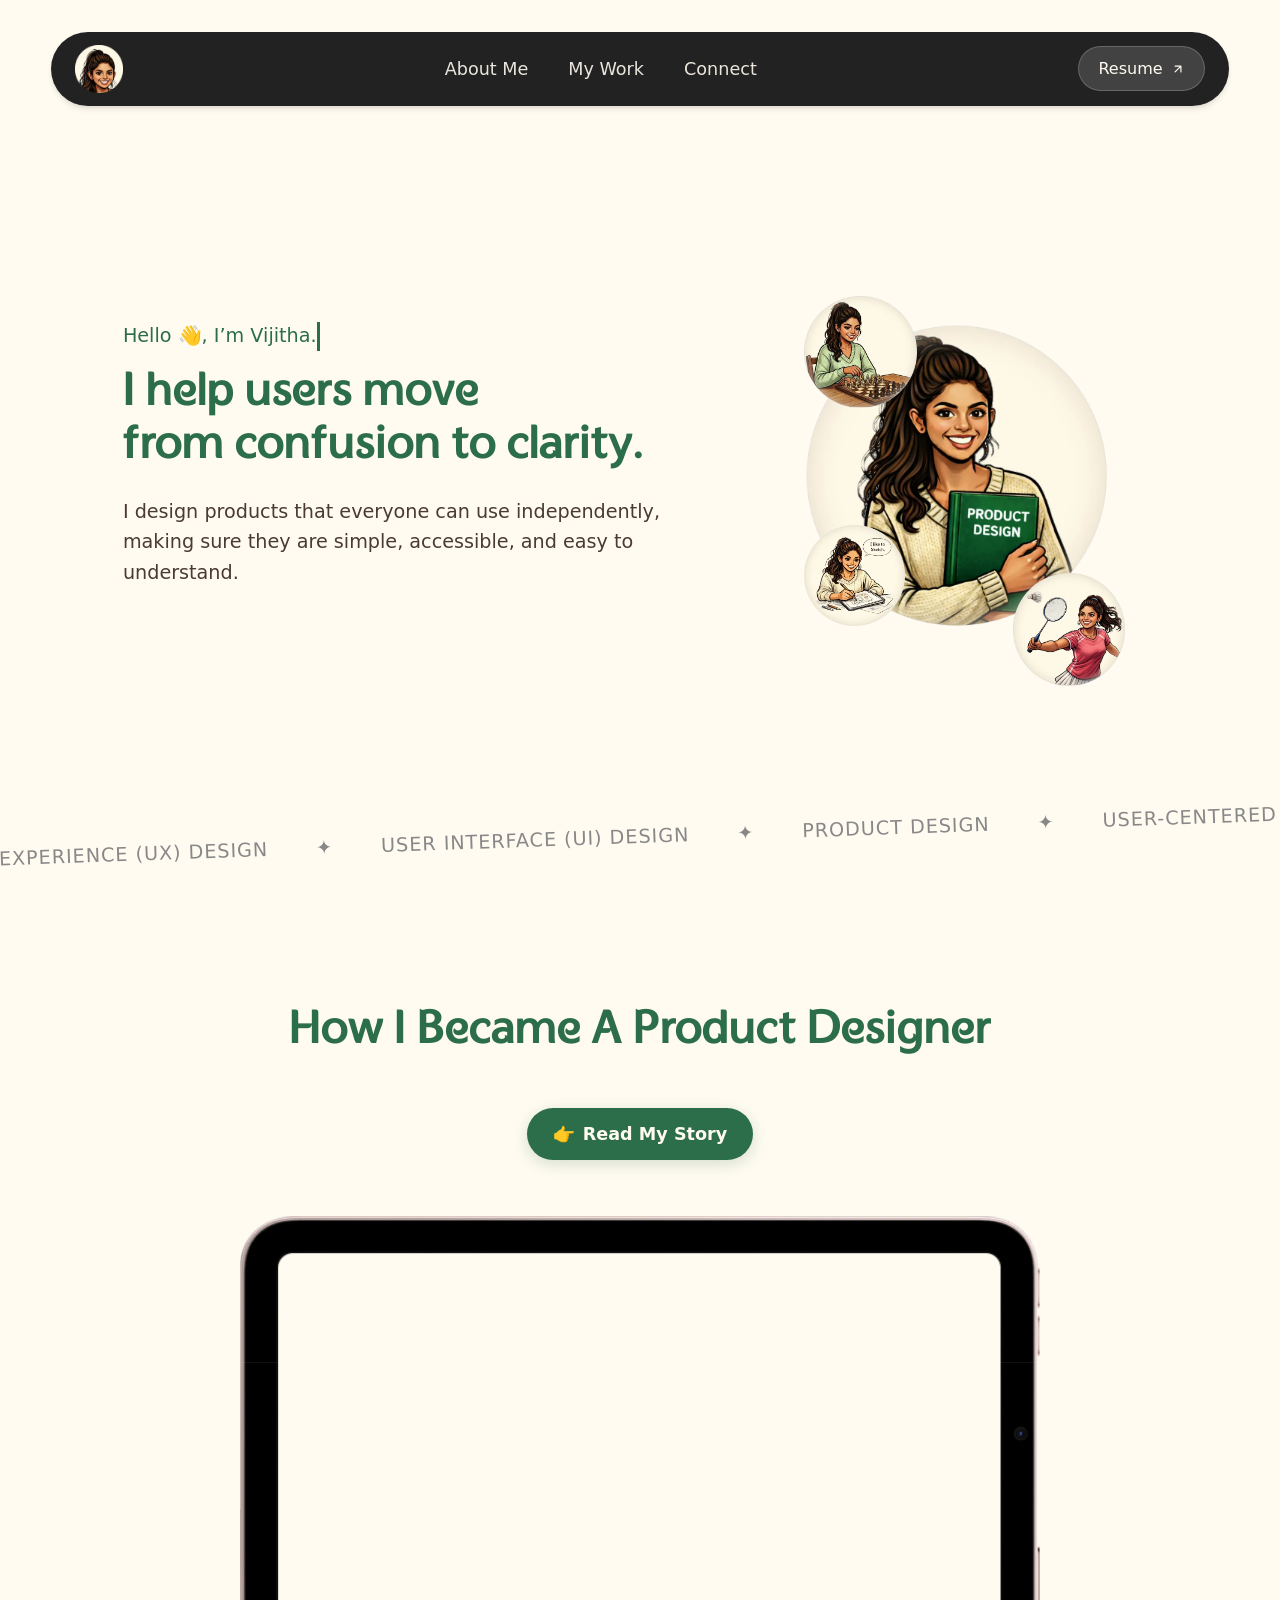
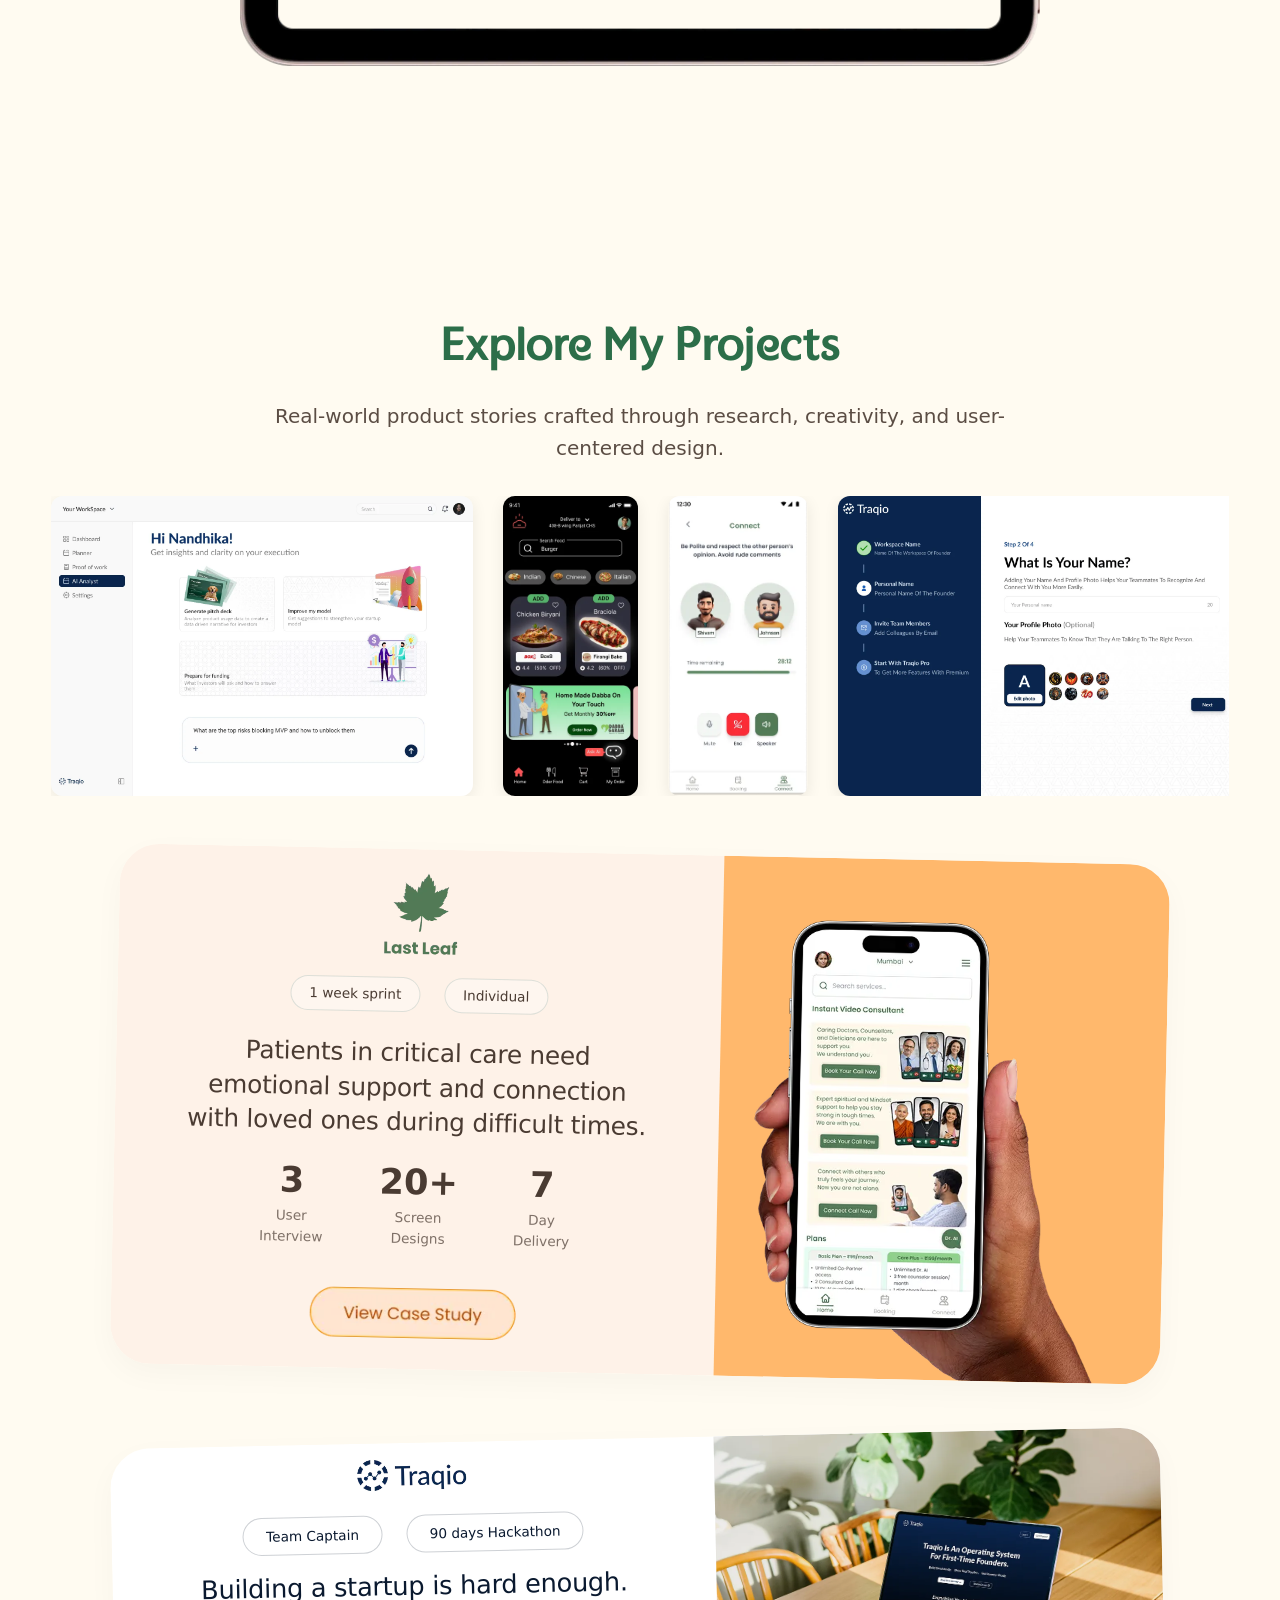
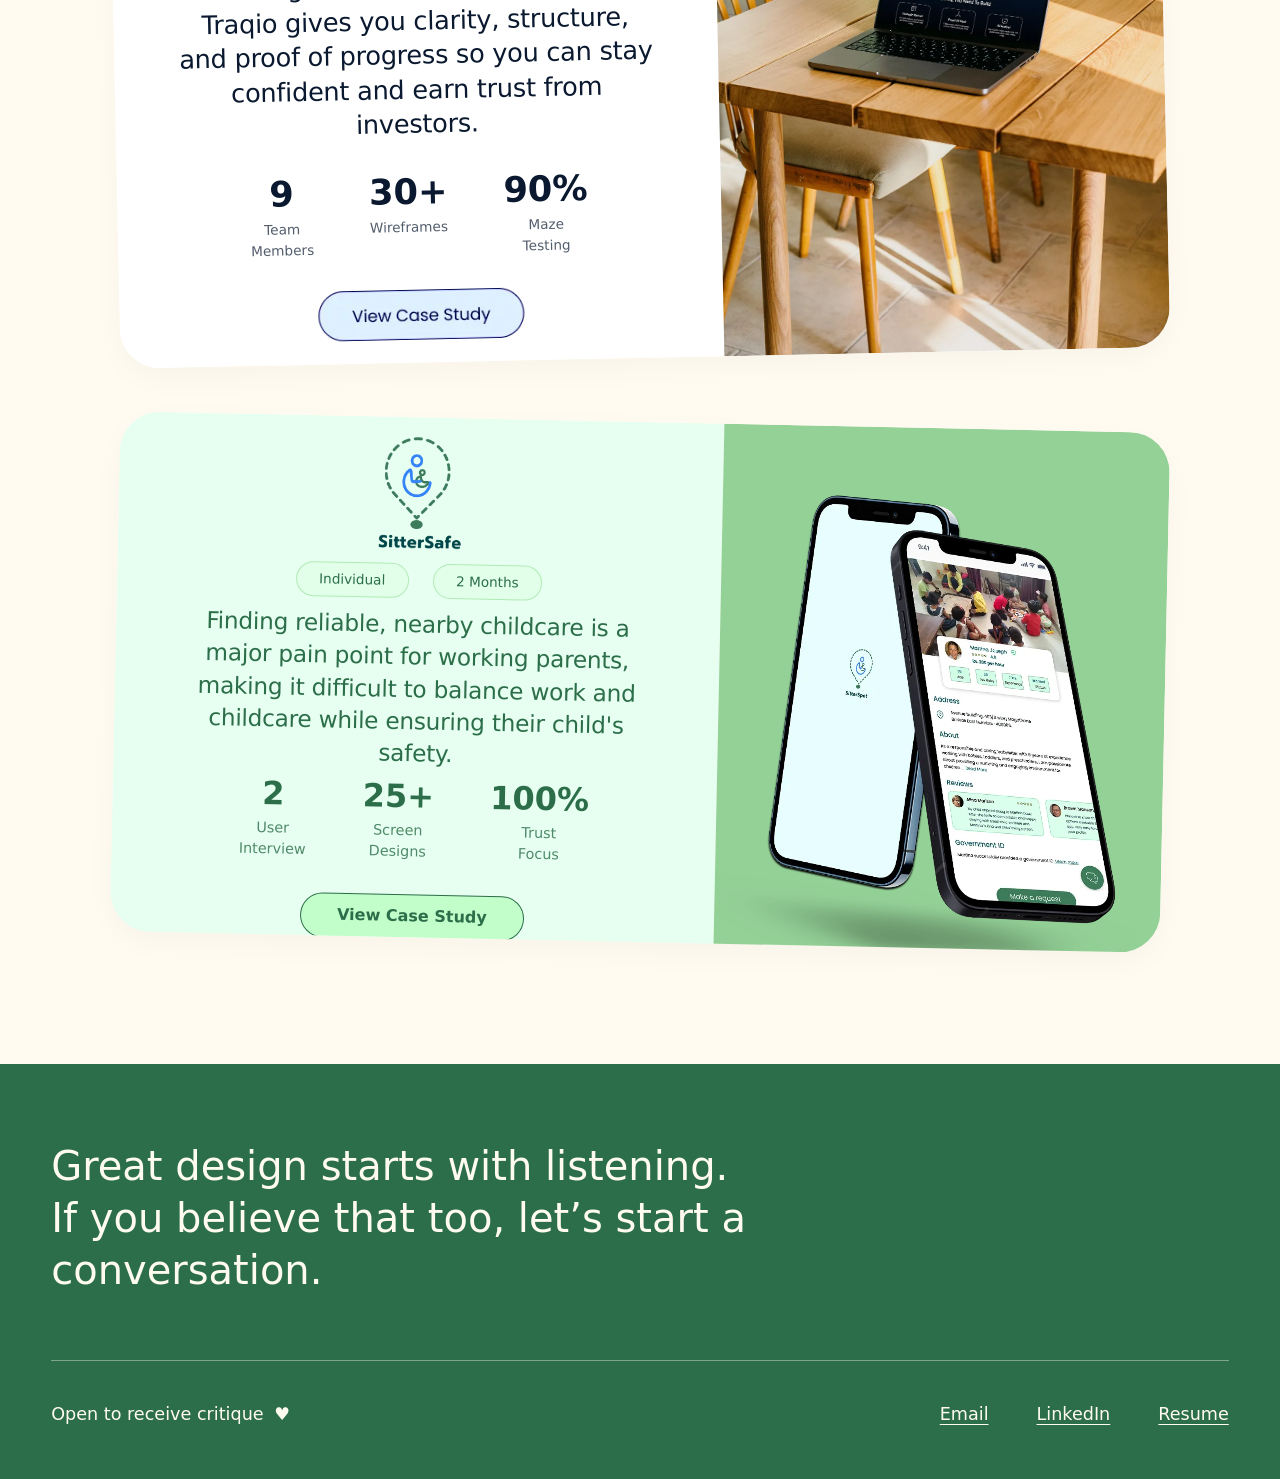
==== commit 3158a549: "Update hero section heading" ====
--- a/index.html
+++ b/index.html
@@ -26,7 +26,7 @@
                 </ul>
             </nav>
             <div class="nav-actions">
-                <a href="assets vijitha/Resume 1.pdf" target="_blank" class="btn-resume">
+                <a href="assets vijitha/Resume_Vijitha.pdf" target="_blank" class="btn-resume">
                     <span class="resume-text">Resume</span>
                     <svg width="14" height="14" viewBox="0 0 24 24" fill="none" stroke="currentColor" stroke-width="2"
                         stroke-linecap="round" stroke-linejoin="round">
@@ -41,7 +41,7 @@
         <section class="hero">
             <div class="hero-content">
                 <p class="kicker"><span class="typing-text">Hello 👋, I’m Vijitha.</span></p>
-                <h1>I help design products<br><strong>that include everyone</strong></h1>
+                <h1>I help users move<br>from confusion to clarity.</h1>
 
                 <p class="subheading">I design products that everyone can use independently, making sure they are simple, accessible, and easy to understand.</p>
 
@@ -479,7 +479,7 @@
                     <a href="mailto:vijitharajan2024@gmail.com" class="footer-link">Email</a>
                     <a href="https://www.linkedin.com/in/vijitha-rajan/" target="_blank"
                         class="footer-link">LinkedIn</a>
-                    <a href="assets vijitha/Resume 1.pdf" target="_blank" class="footer-link">Resume</a>
+                    <a href="assets vijitha/Resume_Vijitha.pdf" target="_blank" class="footer-link">Resume</a>
                 </div>
             </div>
         </div>
@@ -944,7 +944,7 @@
                         <div class="story-actions">
                             <a href="https://www.linkedin.com/in/vijitha-rajan/" target="_blank"
                                 class="connect-btn linkedin-btn">LinkedIn</a>
-                            <a href="assets vijitha/Resume 1.pdf" target="_blank" class="connect-btn story-resume-btn">
+                            <a href="assets vijitha/Resume_Vijitha.pdf" target="_blank" class="connect-btn story-resume-btn">
                                 Resume
                                 <svg width="14" height="14" viewBox="0 0 24 24" fill="none" stroke="currentColor"
                                     stroke-width="2" stroke-linecap="round" stroke-linejoin="round">
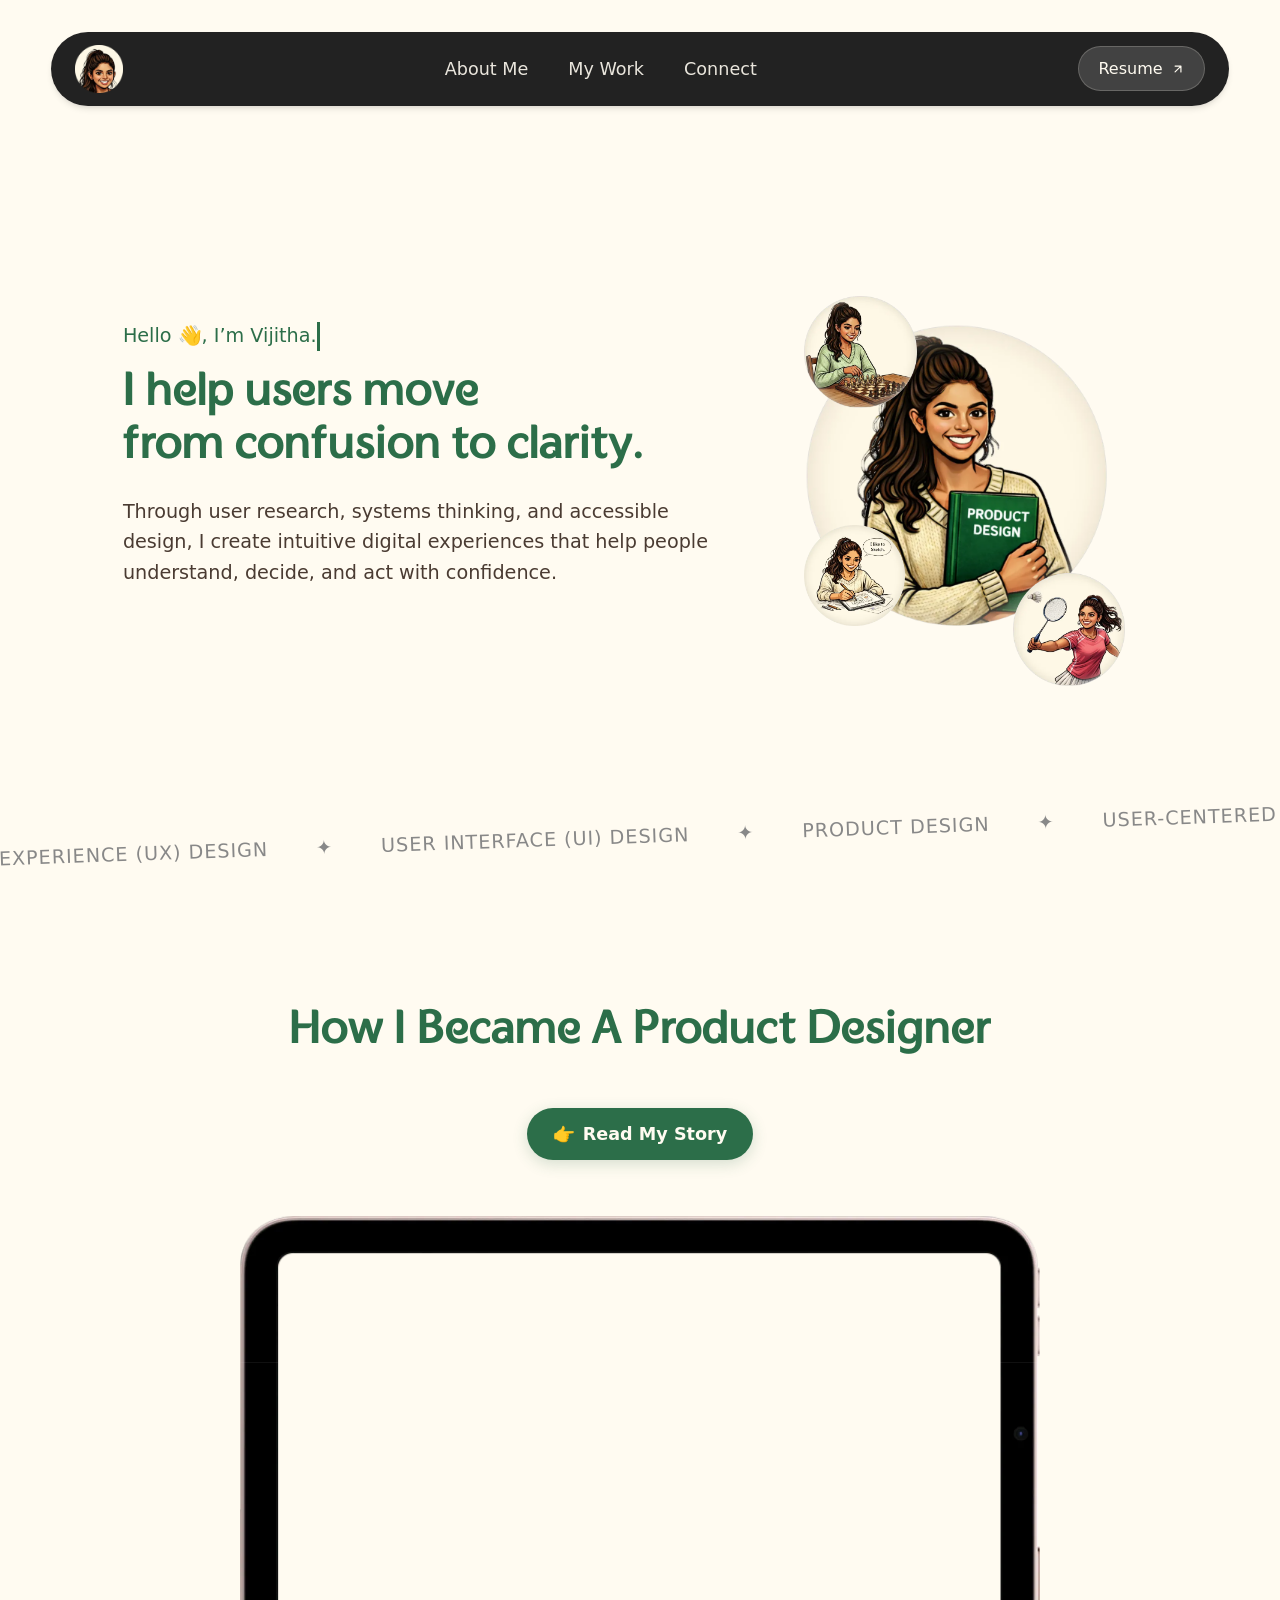
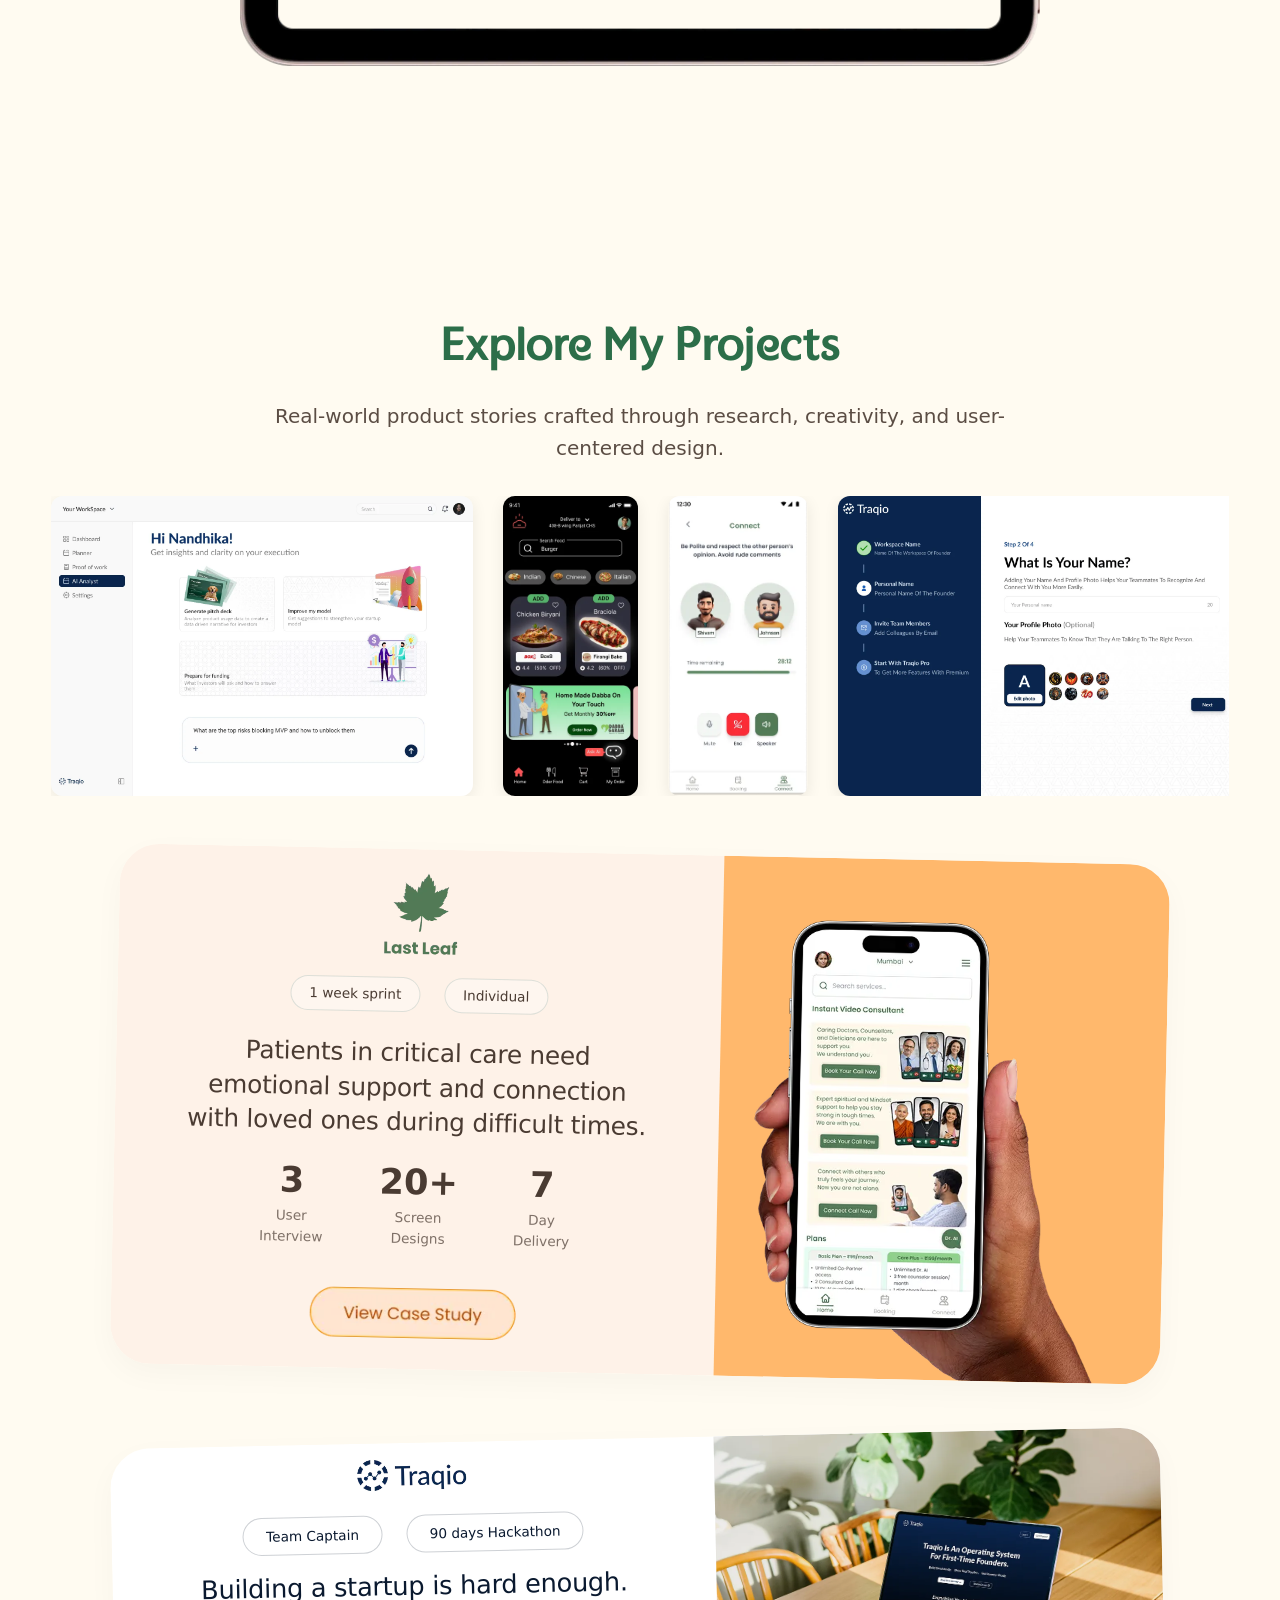
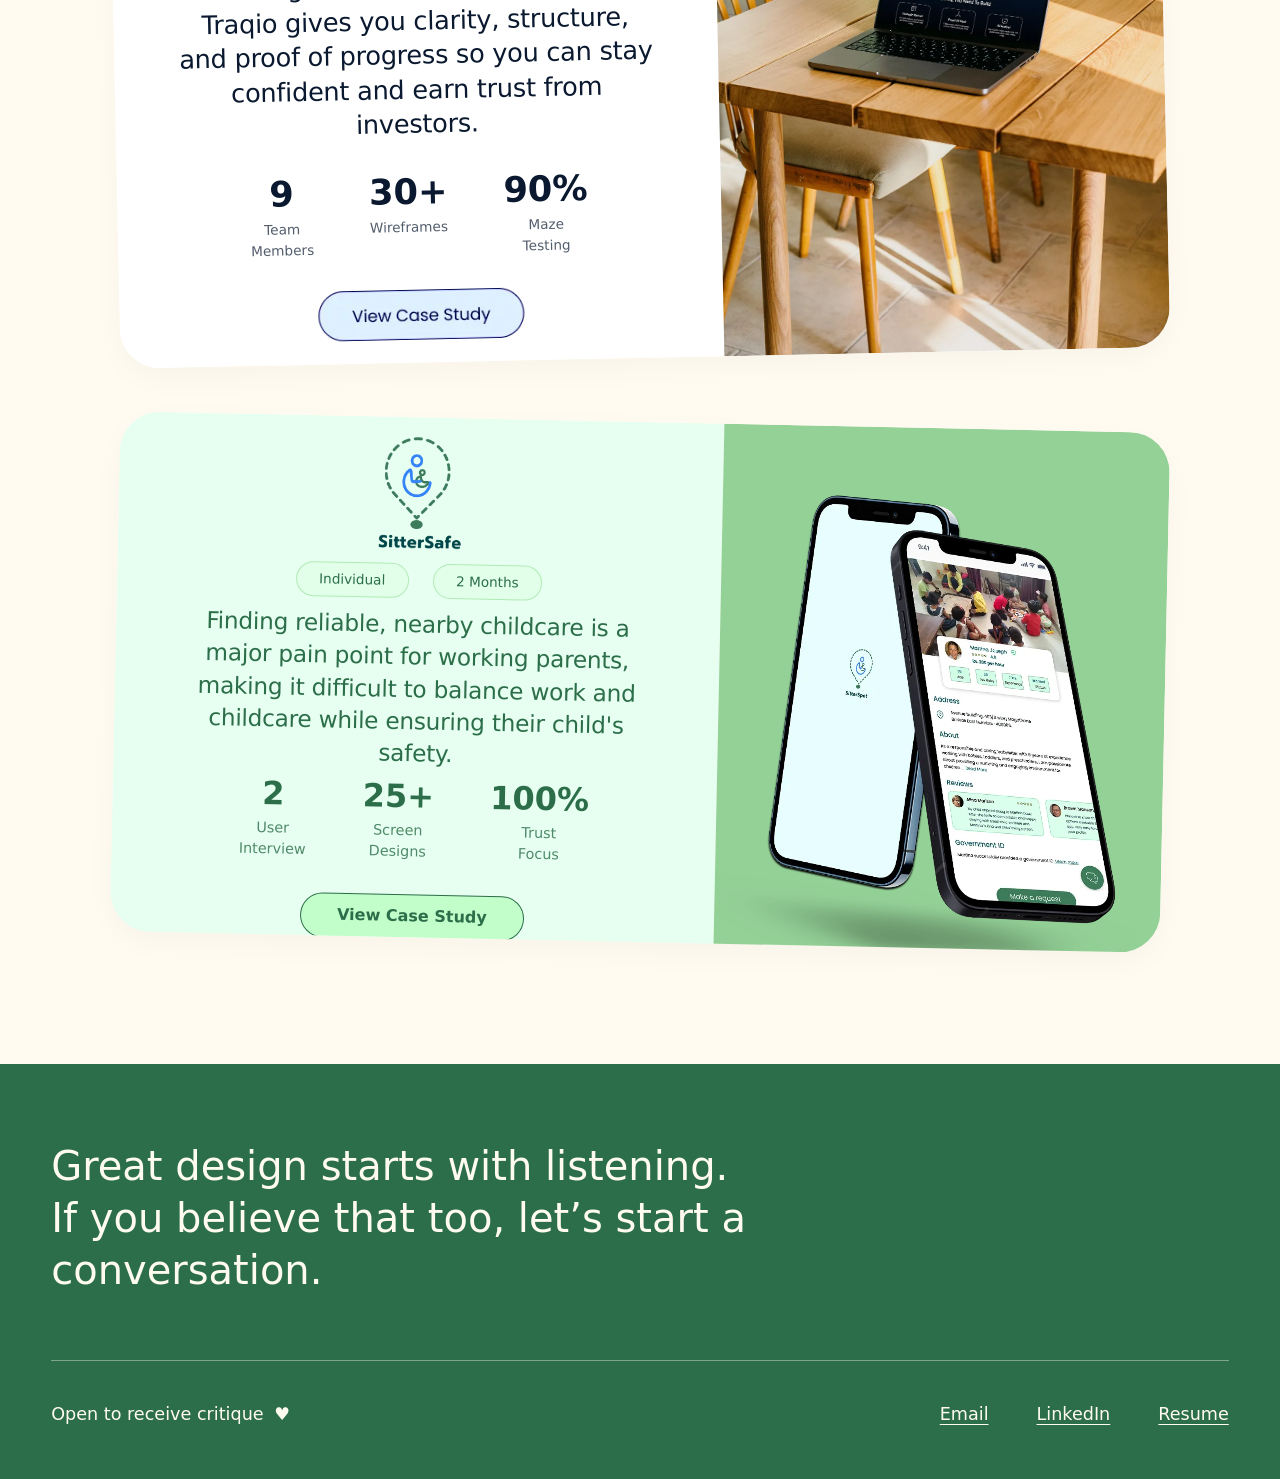
==== commit ec927681: "Update hero subheading text" ====
--- a/index.html
+++ b/index.html
@@ -43,7 +43,7 @@
                 <p class="kicker"><span class="typing-text">Hello 👋, I’m Vijitha.</span></p>
                 <h1>I help users move<br>from confusion to clarity.</h1>
 
-                <p class="subheading">I design products that everyone can use independently, making sure they are simple, accessible, and easy to understand.</p>
+                <p class="subheading">Through user research, systems thinking, and accessible design, I create intuitive digital experiences that help people understand, decide, and act with confidence.</p>
 
 
             </div>
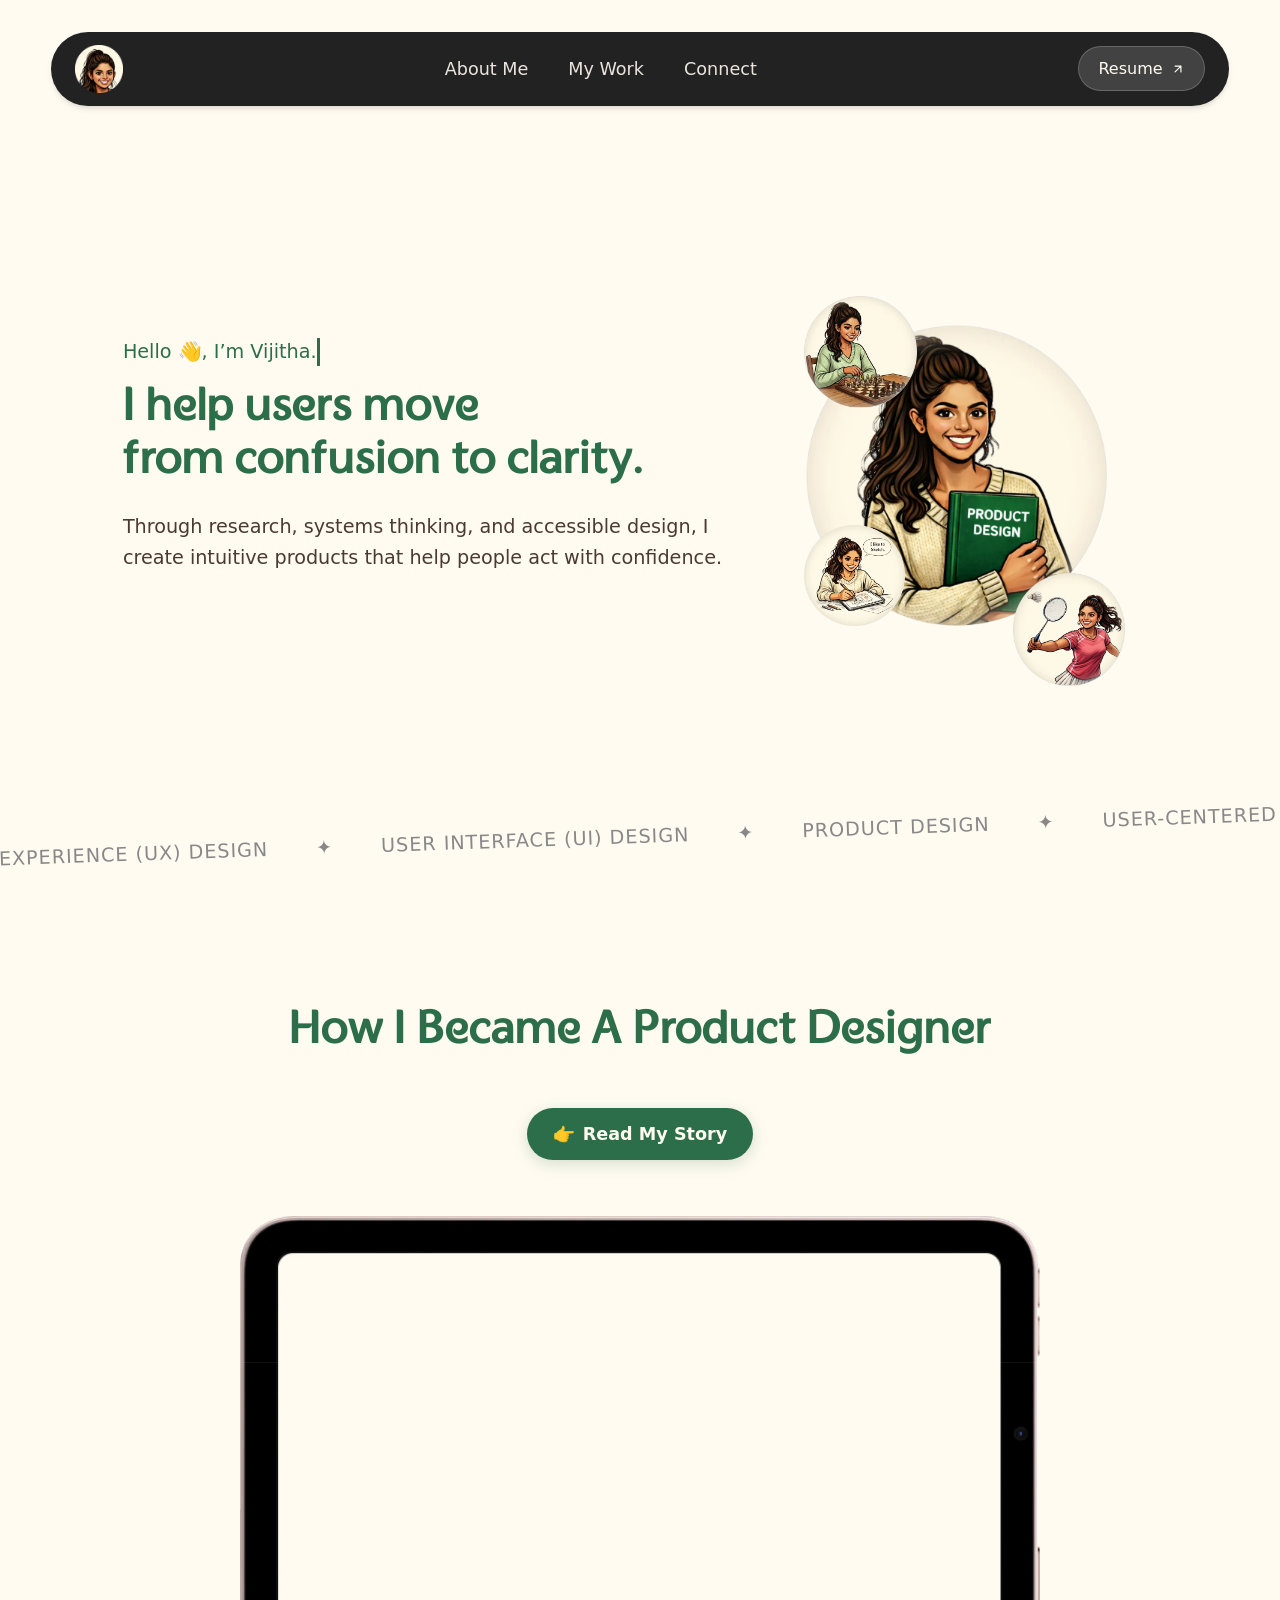
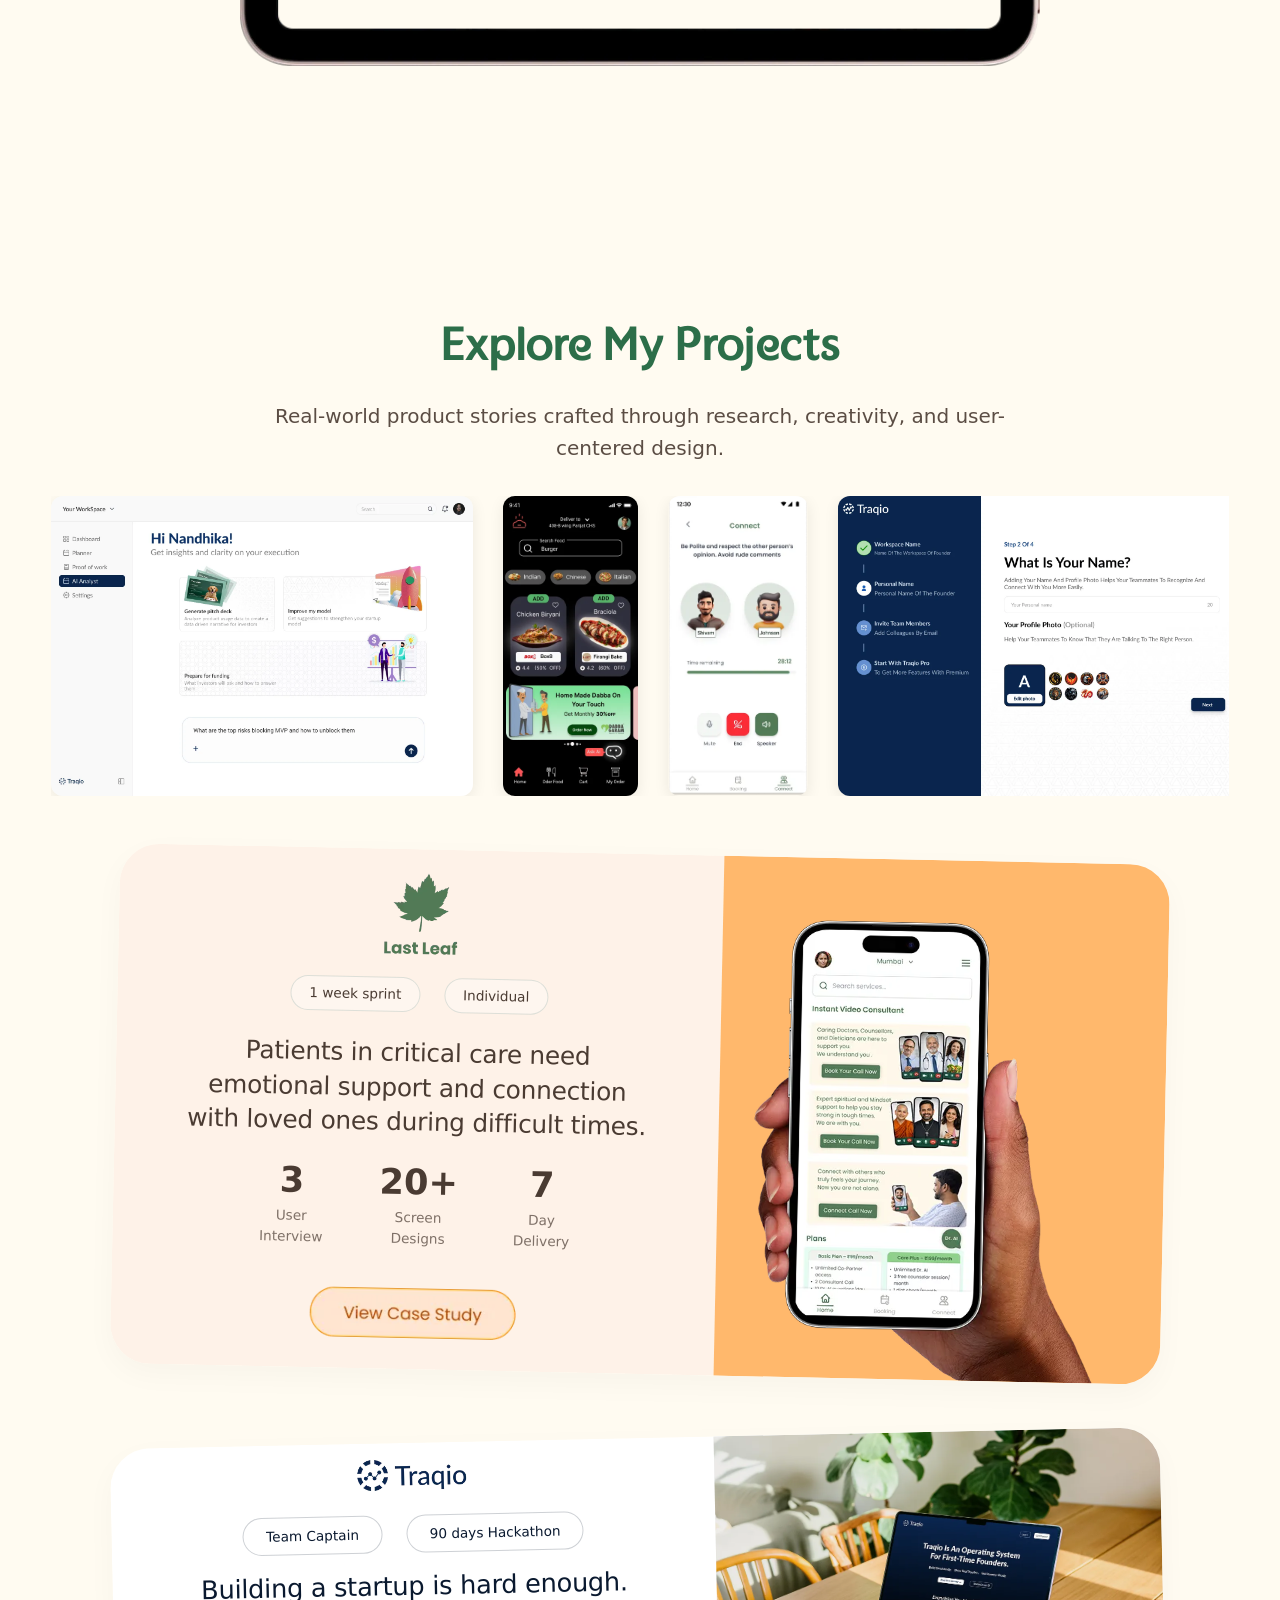
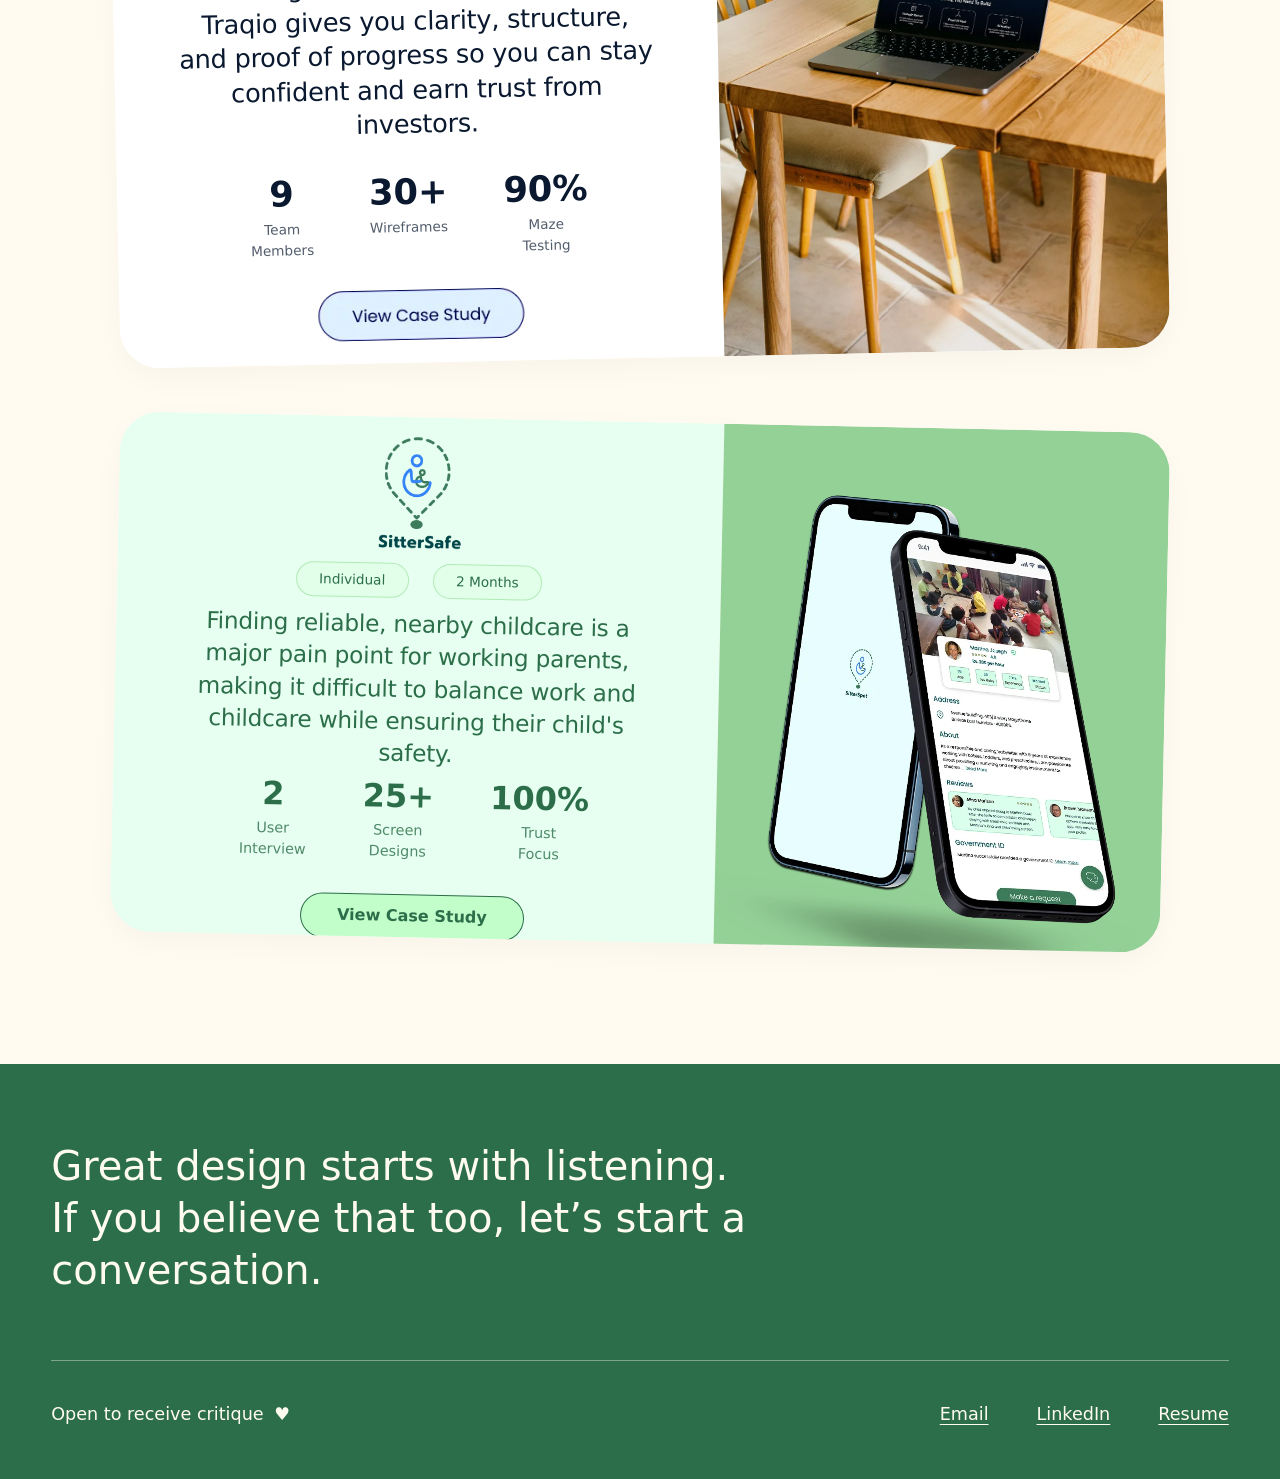
==== commit 04d3c5a1: "Refine hero subheading subtext" ====
--- a/index.html
+++ b/index.html
@@ -43,7 +43,7 @@
                 <p class="kicker"><span class="typing-text">Hello 👋, I’m Vijitha.</span></p>
                 <h1>I help users move<br>from confusion to clarity.</h1>
 
-                <p class="subheading">Through user research, systems thinking, and accessible design, I create intuitive digital experiences that help people understand, decide, and act with confidence.</p>
+                <p class="subheading">Through research, systems thinking, and accessible design, I create intuitive products that help people act with confidence.</p>
 
 
             </div>
